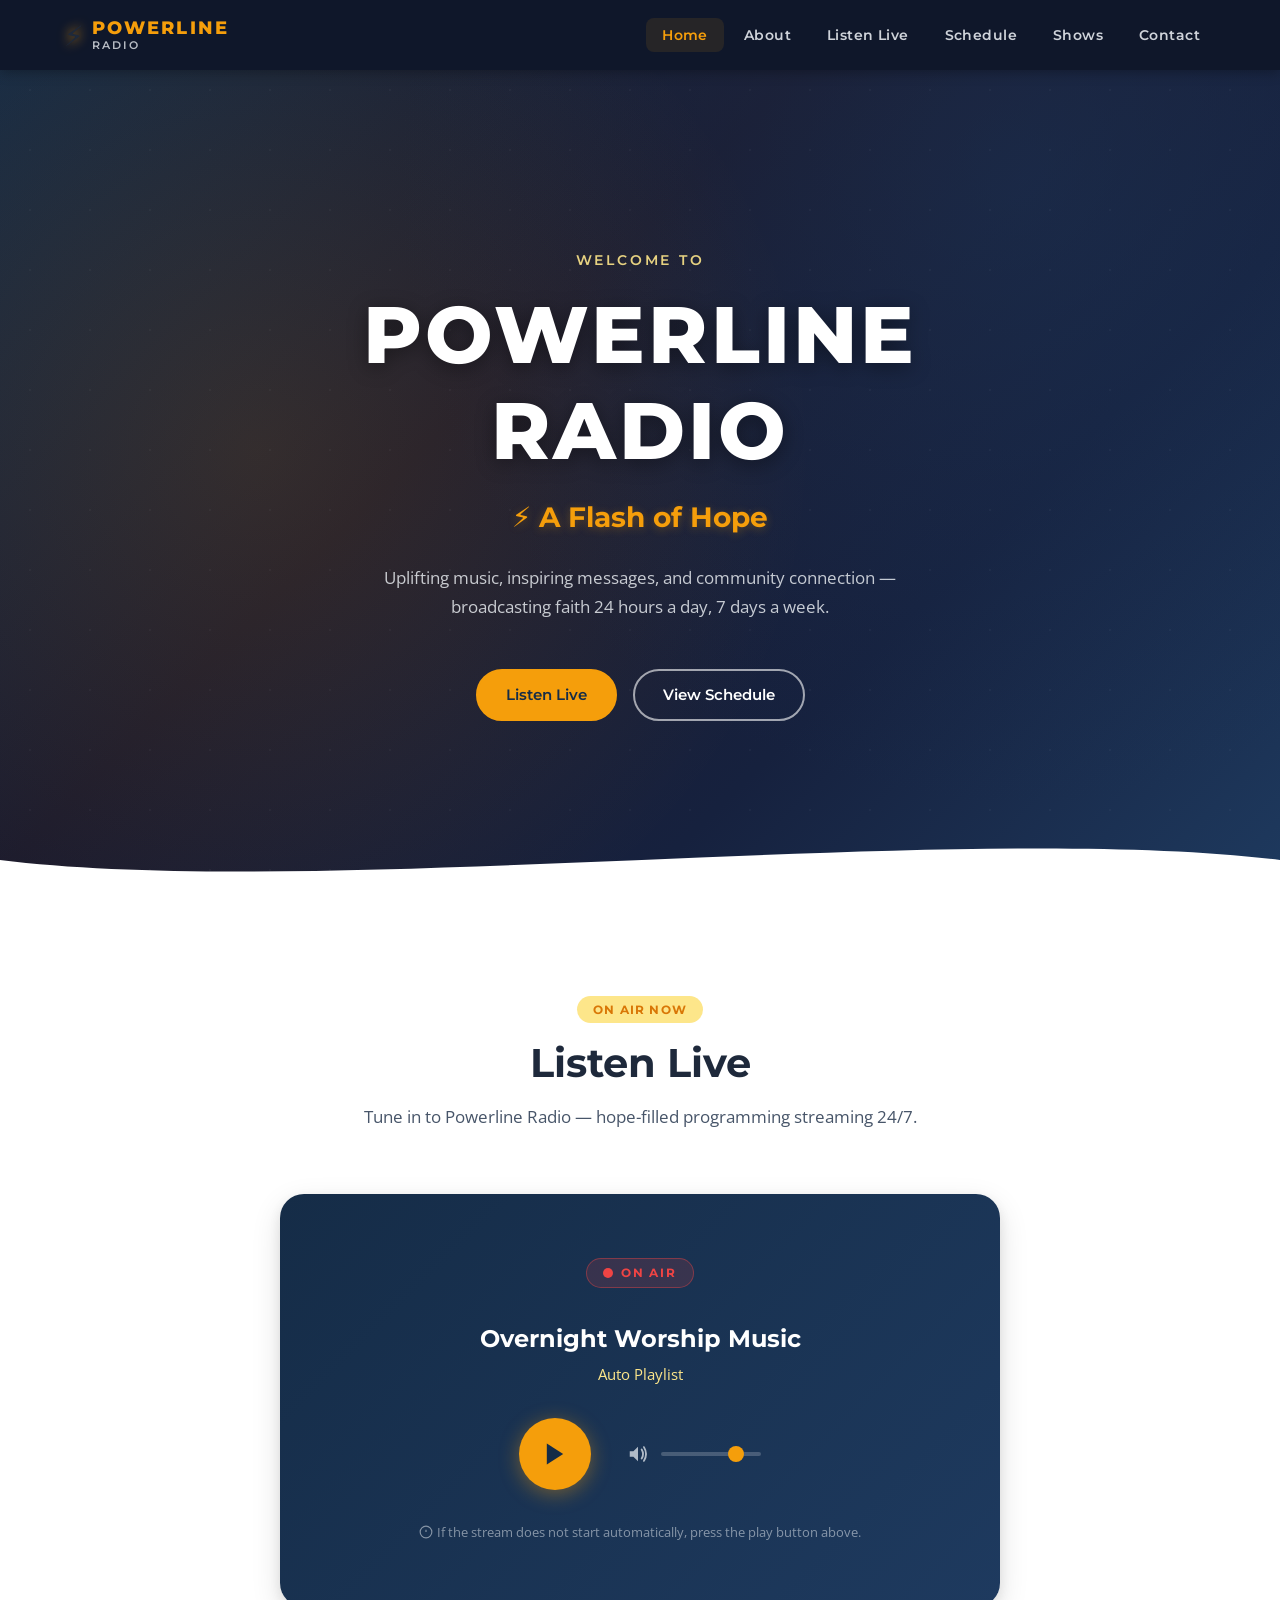
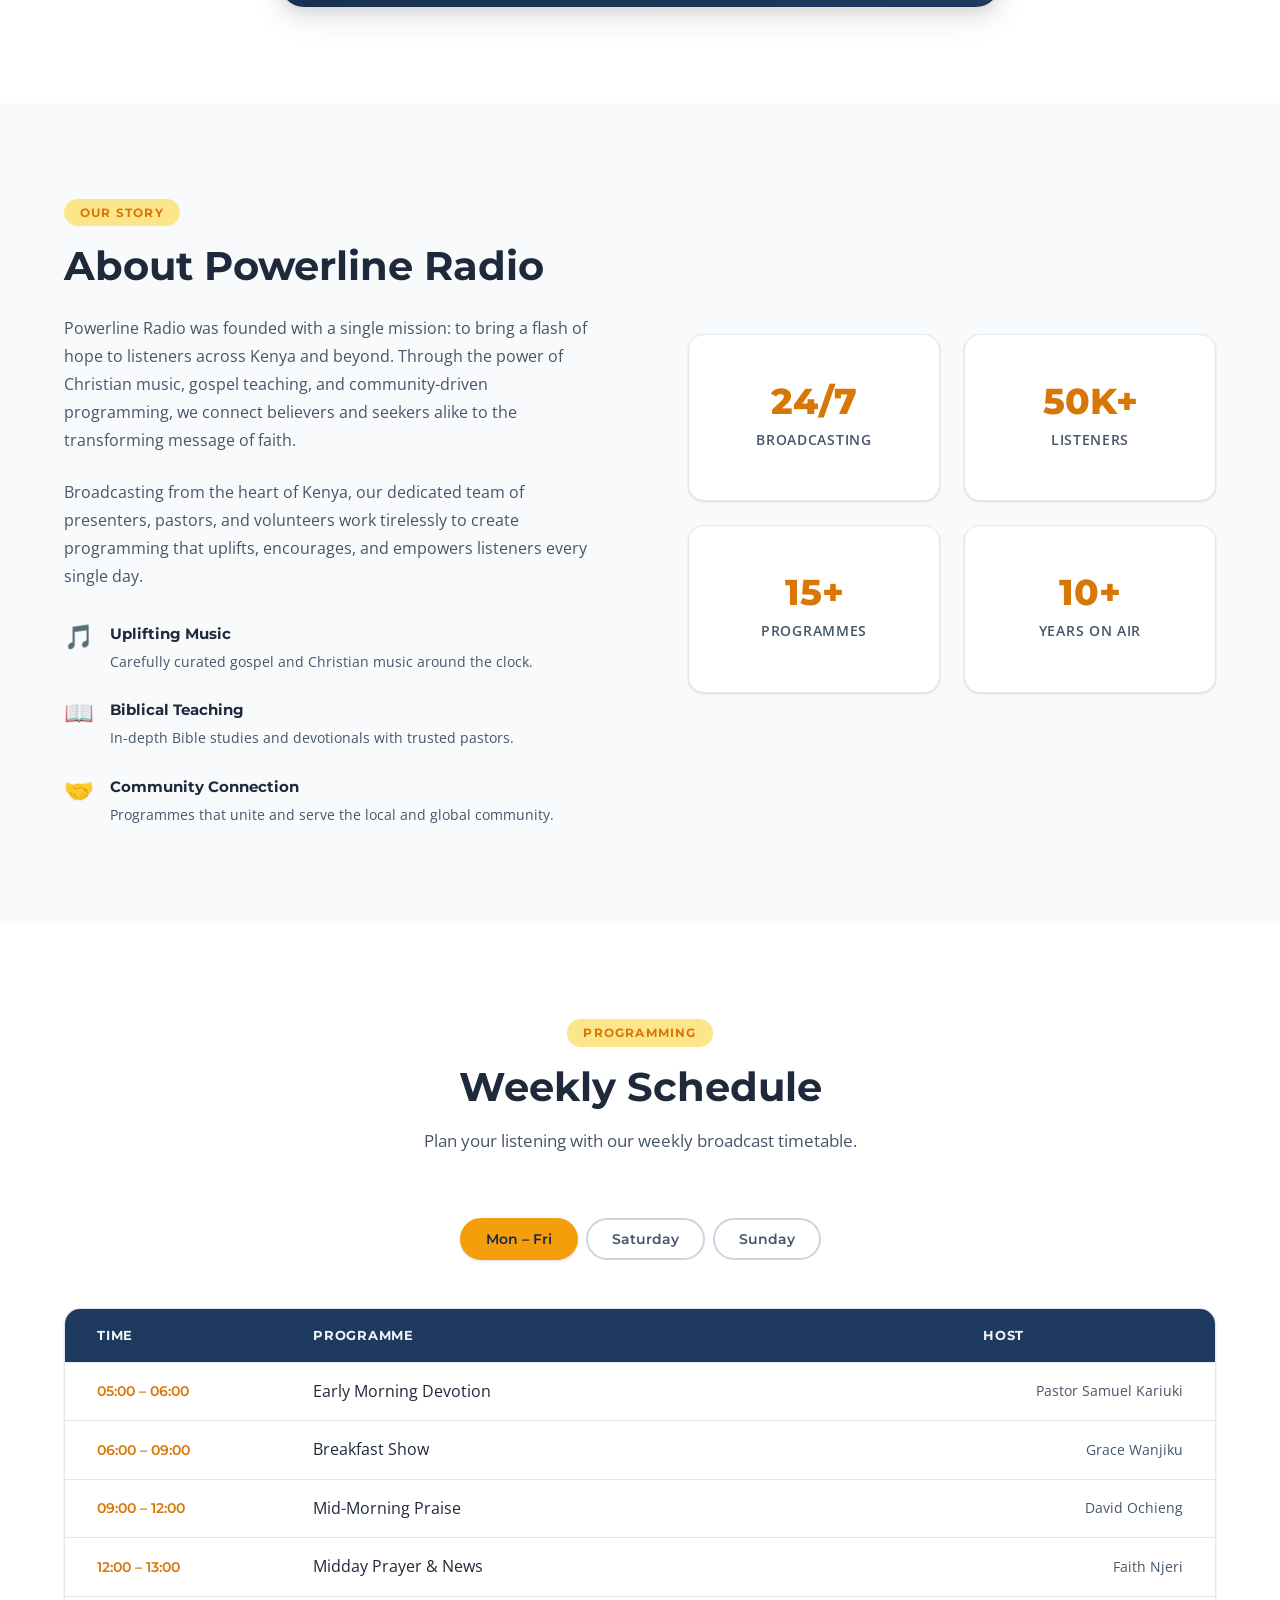
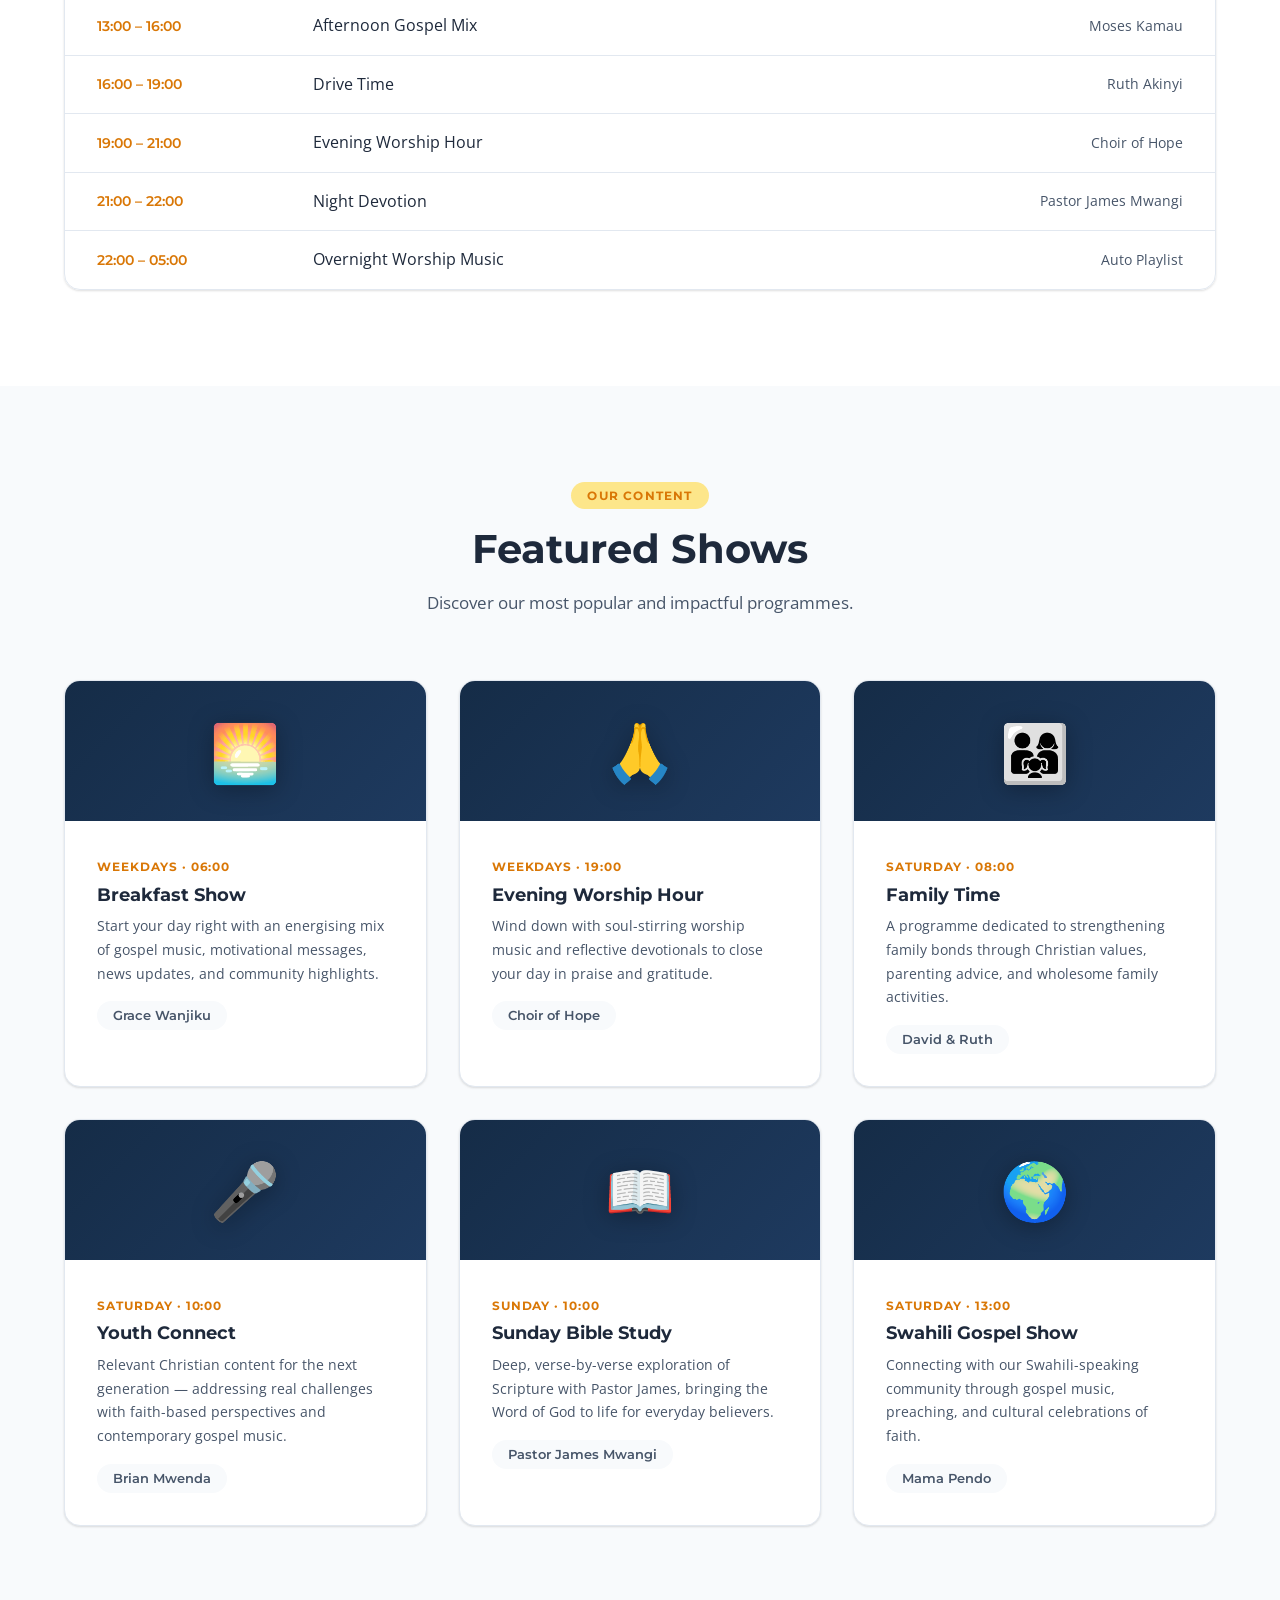
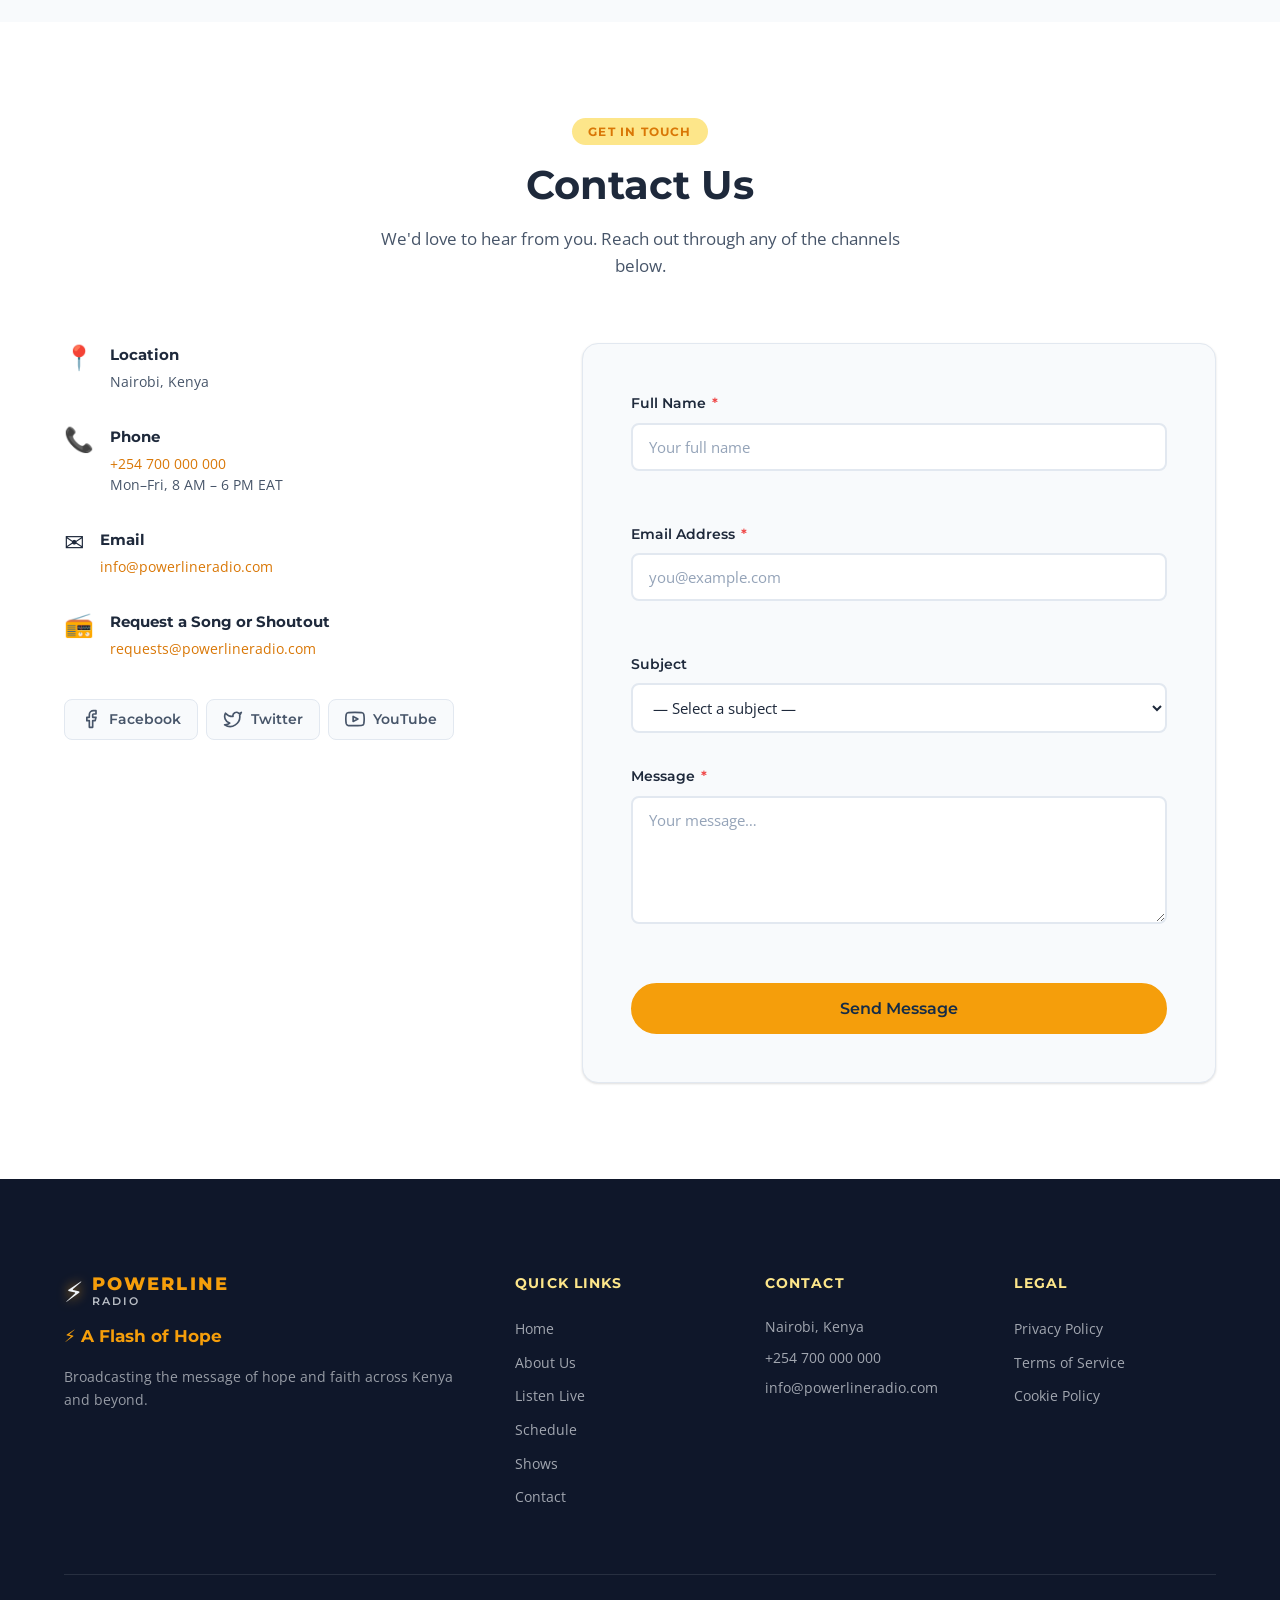
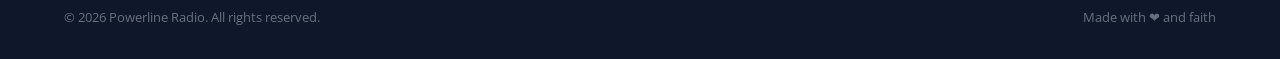
==== index.html @ 4e5e3c53 "Add complete Powerline Radio website (index.html, styles.css, script.js) Co-authored-by: chegekariuk" ====
<!DOCTYPE html>
<html lang="en">
<head>
  <meta charset="UTF-8" />
  <meta name="viewport" content="width=device-width, initial-scale=1.0" />
  <meta name="description" content="Powerline Radio – A Flash of Hope. Your Christian radio station for uplifting music, inspiring messages, and community connection." />
  <title>Powerline Radio – A Flash of Hope</title>
  <link rel="stylesheet" href="styles.css" />
  <link rel="preconnect" href="https://fonts.googleapis.com" />
  <link rel="preconnect" href="https://fonts.gstatic.com" crossorigin />
  <link href="https://fonts.googleapis.com/css2?family=Montserrat:wght@400;600;700;800&family=Open+Sans:wght@400;600&display=swap" rel="stylesheet" />
</head>
<body>

  <!-- ======== NAVIGATION ======== -->
  <header class="site-header" id="site-header">
    <nav class="navbar" aria-label="Main navigation">
      <div class="nav-brand">
        <div class="logo-icon" aria-hidden="true">⚡</div>
        <div class="logo-text">
          <span class="logo-title">POWERLINE</span>
          <span class="logo-subtitle">RADIO</span>
        </div>
      </div>

      <button class="nav-toggle" id="nav-toggle" aria-expanded="false" aria-controls="nav-menu" aria-label="Toggle navigation menu">
        <span class="hamburger-bar"></span>
        <span class="hamburger-bar"></span>
        <span class="hamburger-bar"></span>
      </button>

      <ul class="nav-menu" id="nav-menu" role="list">
        <li><a href="#home" class="nav-link">Home</a></li>
        <li><a href="#about" class="nav-link">About</a></li>
        <li><a href="#listen" class="nav-link">Listen Live</a></li>
        <li><a href="#schedule" class="nav-link">Schedule</a></li>
        <li><a href="#shows" class="nav-link">Shows</a></li>
        <li><a href="#contact" class="nav-link">Contact</a></li>
      </ul>
    </nav>
  </header>

  <!-- ======== HERO ======== -->
  <section class="hero" id="home" aria-labelledby="hero-heading">
    <div class="hero-overlay"></div>
    <div class="hero-content">
      <span class="hero-tagline-pre">Welcome to</span>
      <h1 id="hero-heading" class="hero-title">POWERLINE RADIO</h1>
      <p class="hero-tagline">⚡ A Flash of Hope</p>
      <p class="hero-description">
        Uplifting music, inspiring messages, and community connection —
        broadcasting faith 24 hours a day, 7 days a week.
      </p>
      <div class="hero-cta">
        <a href="#listen" class="btn btn-primary">Listen Live</a>
        <a href="#schedule" class="btn btn-outline">View Schedule</a>
      </div>
    </div>
    <div class="hero-wave">
      <svg viewBox="0 0 1200 80" preserveAspectRatio="none" aria-hidden="true">
        <path d="M0,40 C300,80 900,0 1200,40 L1200,80 L0,80 Z" fill="var(--bg-primary)"/>
      </svg>
    </div>
  </section>

  <!-- ======== LIVE PLAYER ======== -->
  <section class="listen-section" id="listen" aria-labelledby="listen-heading">
    <div class="container">
      <div class="section-header">
        <span class="section-badge">On Air Now</span>
        <h2 id="listen-heading" class="section-title">Listen Live</h2>
        <p class="section-subtitle">Tune in to Powerline Radio — hope-filled programming streaming 24/7.</p>
      </div>

      <div class="player-card" role="region" aria-label="Live radio player">
        <div class="player-on-air">
          <span class="on-air-dot" aria-hidden="true"></span>
          <span class="on-air-label">ON AIR</span>
        </div>
        <div class="player-show-info">
          <p class="player-show-name" id="current-show">Morning Devotion</p>
          <p class="player-show-host" id="current-host">with Pastor James Mwangi</p>
        </div>
        <div class="player-controls">
          <button class="player-btn play-pause-btn" id="play-pause-btn" aria-label="Play live stream">
            <svg class="play-icon" viewBox="0 0 24 24" aria-hidden="true">
              <polygon points="5,3 19,12 5,21" fill="currentColor"/>
            </svg>
            <svg class="pause-icon hidden" viewBox="0 0 24 24" aria-hidden="true">
              <rect x="6" y="4" width="4" height="16" fill="currentColor"/>
              <rect x="14" y="4" width="4" height="16" fill="currentColor"/>
            </svg>
          </button>
          <div class="player-volume" aria-label="Volume control">
            <button class="volume-btn" id="volume-btn" aria-label="Toggle mute">
              <svg class="volume-icon" viewBox="0 0 24 24" aria-hidden="true">
                <path d="M3,9 L3,15 L7,15 L12,20 L12,4 L7,9 Z" fill="currentColor"/>
                <path d="M16,7 Q19,12 16,17" stroke="currentColor" stroke-width="2" fill="none" stroke-linecap="round"/>
                <path d="M18.5,4.5 Q23,12 18.5,19.5" stroke="currentColor" stroke-width="2" fill="none" stroke-linecap="round"/>
              </svg>
            </button>
            <input type="range" class="volume-slider" id="volume-slider" min="0" max="100" value="80" aria-label="Volume" />
          </div>
        </div>
        <audio id="radio-stream" preload="none">
          <!-- Replace with your actual stream URL -->
          <source src="https://stream.powerlineradio.com/live" type="audio/mpeg" />
          Your browser does not support audio streaming.
        </audio>
        <p class="player-note">
          <svg viewBox="0 0 24 24" width="14" height="14" aria-hidden="true"><circle cx="12" cy="12" r="10" stroke="currentColor" stroke-width="2" fill="none"/><line x1="12" y1="8" x2="12" y2="12" stroke="currentColor" stroke-width="2"/><line x1="12" y1="16" x2="12.01" y2="16" stroke="currentColor" stroke-width="3"/></svg>
          If the stream does not start automatically, press the play button above.
        </p>
      </div>
    </div>
  </section>

  <!-- ======== ABOUT ======== -->
  <section class="about-section" id="about" aria-labelledby="about-heading">
    <div class="container">
      <div class="about-grid">
        <div class="about-text">
          <span class="section-badge">Our Story</span>
          <h2 id="about-heading" class="section-title">About Powerline Radio</h2>
          <p>
            Powerline Radio was founded with a single mission: to bring a flash of hope
            to listeners across Kenya and beyond. Through the power of Christian music,
            gospel teaching, and community-driven programming, we connect believers and
            seekers alike to the transforming message of faith.
          </p>
          <p>
            Broadcasting from the heart of Kenya, our dedicated team of presenters,
            pastors, and volunteers work tirelessly to create programming that uplifts,
            encourages, and empowers listeners every single day.
          </p>
          <ul class="about-values" role="list">
            <li>
              <span class="value-icon" aria-hidden="true">🎵</span>
              <div>
                <strong>Uplifting Music</strong>
                <p>Carefully curated gospel and Christian music around the clock.</p>
              </div>
            </li>
            <li>
              <span class="value-icon" aria-hidden="true">📖</span>
              <div>
                <strong>Biblical Teaching</strong>
                <p>In-depth Bible studies and devotionals with trusted pastors.</p>
              </div>
            </li>
            <li>
              <span class="value-icon" aria-hidden="true">🤝</span>
              <div>
                <strong>Community Connection</strong>
                <p>Programmes that unite and serve the local and global community.</p>
              </div>
            </li>
          </ul>
        </div>
        <div class="about-stats" aria-label="Station statistics">
          <div class="stat-card">
            <span class="stat-number">24/7</span>
            <span class="stat-label">Broadcasting</span>
          </div>
          <div class="stat-card">
            <span class="stat-number">50K+</span>
            <span class="stat-label">Listeners</span>
          </div>
          <div class="stat-card">
            <span class="stat-number">15+</span>
            <span class="stat-label">Programmes</span>
          </div>
          <div class="stat-card">
            <span class="stat-number">10+</span>
            <span class="stat-label">Years on Air</span>
          </div>
        </div>
      </div>
    </div>
  </section>

  <!-- ======== SCHEDULE ======== -->
  <section class="schedule-section" id="schedule" aria-labelledby="schedule-heading">
    <div class="container">
      <div class="section-header">
        <span class="section-badge">Programming</span>
        <h2 id="schedule-heading" class="section-title">Weekly Schedule</h2>
        <p class="section-subtitle">Plan your listening with our weekly broadcast timetable.</p>
      </div>

      <div class="schedule-tabs" role="tablist" aria-label="Days of the week">
        <button class="tab-btn active" role="tab" aria-selected="true" aria-controls="tab-weekday" id="btn-weekday" data-tab="weekday">Mon – Fri</button>
        <button class="tab-btn" role="tab" aria-selected="false" aria-controls="tab-saturday" id="btn-saturday" data-tab="saturday">Saturday</button>
        <button class="tab-btn" role="tab" aria-selected="false" aria-controls="tab-sunday" id="btn-sunday" data-tab="sunday">Sunday</button>
      </div>

      <div class="schedule-panel" id="tab-weekday" role="tabpanel" aria-labelledby="btn-weekday">
        <div class="schedule-table" role="table" aria-label="Weekday schedule">
          <div class="schedule-row header-row" role="row">
            <span role="columnheader">Time</span>
            <span role="columnheader">Programme</span>
            <span role="columnheader">Host</span>
          </div>
          <div class="schedule-row" role="row">
            <span role="cell" class="time-cell">05:00 – 06:00</span>
            <span role="cell">Early Morning Devotion</span>
            <span role="cell" class="host-cell">Pastor Samuel Kariuki</span>
          </div>
          <div class="schedule-row" role="row">
            <span role="cell" class="time-cell">06:00 – 09:00</span>
            <span role="cell">Breakfast Show</span>
            <span role="cell" class="host-cell">Grace Wanjiku</span>
          </div>
          <div class="schedule-row" role="row">
            <span role="cell" class="time-cell">09:00 – 12:00</span>
            <span role="cell">Mid-Morning Praise</span>
            <span role="cell" class="host-cell">David Ochieng</span>
          </div>
          <div class="schedule-row" role="row">
            <span role="cell" class="time-cell">12:00 – 13:00</span>
            <span role="cell">Midday Prayer &amp; News</span>
            <span role="cell" class="host-cell">Faith Njeri</span>
          </div>
          <div class="schedule-row" role="row">
            <span role="cell" class="time-cell">13:00 – 16:00</span>
            <span role="cell">Afternoon Gospel Mix</span>
            <span role="cell" class="host-cell">Moses Kamau</span>
          </div>
          <div class="schedule-row" role="row">
            <span role="cell" class="time-cell">16:00 – 19:00</span>
            <span role="cell">Drive Time</span>
            <span role="cell" class="host-cell">Ruth Akinyi</span>
          </div>
          <div class="schedule-row" role="row">
            <span role="cell" class="time-cell">19:00 – 21:00</span>
            <span role="cell">Evening Worship Hour</span>
            <span role="cell" class="host-cell">Choir of Hope</span>
          </div>
          <div class="schedule-row" role="row">
            <span role="cell" class="time-cell">21:00 – 22:00</span>
            <span role="cell">Night Devotion</span>
            <span role="cell" class="host-cell">Pastor James Mwangi</span>
          </div>
          <div class="schedule-row" role="row">
            <span role="cell" class="time-cell">22:00 – 05:00</span>
            <span role="cell">Overnight Worship Music</span>
            <span role="cell" class="host-cell">Auto Playlist</span>
          </div>
        </div>
      </div>

      <div class="schedule-panel hidden" id="tab-saturday" role="tabpanel" aria-labelledby="btn-saturday">
        <div class="schedule-table" role="table" aria-label="Saturday schedule">
          <div class="schedule-row header-row" role="row">
            <span role="columnheader">Time</span>
            <span role="columnheader">Programme</span>
            <span role="columnheader">Host</span>
          </div>
          <div class="schedule-row" role="row">
            <span role="cell" class="time-cell">06:00 – 08:00</span>
            <span role="cell">Saturday Morning Praise</span>
            <span role="cell" class="host-cell">Grace Wanjiku</span>
          </div>
          <div class="schedule-row" role="row">
            <span role="cell" class="time-cell">08:00 – 10:00</span>
            <span role="cell">Family Time</span>
            <span role="cell" class="host-cell">David &amp; Ruth</span>
          </div>
          <div class="schedule-row" role="row">
            <span role="cell" class="time-cell">10:00 – 13:00</span>
            <span role="cell">Youth Connect</span>
            <span role="cell" class="host-cell">Brian Mwenda</span>
          </div>
          <div class="schedule-row" role="row">
            <span role="cell" class="time-cell">13:00 – 16:00</span>
            <span role="cell">Swahili Gospel Show</span>
            <span role="cell" class="host-cell">Mama Pendo</span>
          </div>
          <div class="schedule-row" role="row">
            <span role="cell" class="time-cell">16:00 – 20:00</span>
            <span role="cell">Saturday Evening Celebration</span>
            <span role="cell" class="host-cell">Moses Kamau</span>
          </div>
          <div class="schedule-row" role="row">
            <span role="cell" class="time-cell">20:00 – 05:00</span>
            <span role="cell">Overnight Worship Music</span>
            <span role="cell" class="host-cell">Auto Playlist</span>
          </div>
        </div>
      </div>

      <div class="schedule-panel hidden" id="tab-sunday" role="tabpanel" aria-labelledby="btn-sunday">
        <div class="schedule-table" role="table" aria-label="Sunday schedule">
          <div class="schedule-row header-row" role="row">
            <span role="columnheader">Time</span>
            <span role="columnheader">Programme</span>
            <span role="columnheader">Host</span>
          </div>
          <div class="schedule-row" role="row">
            <span role="cell" class="time-cell">06:00 – 08:00</span>
            <span role="cell">Sunday Morning Worship</span>
            <span role="cell" class="host-cell">Pastor Samuel Kariuki</span>
          </div>
          <div class="schedule-row" role="row">
            <span role="cell" class="time-cell">08:00 – 10:00</span>
            <span role="cell">Live Church Service</span>
            <span role="cell" class="host-cell">Various Pastors</span>
          </div>
          <div class="schedule-row" role="row">
            <span role="cell" class="time-cell">10:00 – 13:00</span>
            <span role="cell">Sunday Bible Study</span>
            <span role="cell" class="host-cell">Pastor James Mwangi</span>
          </div>
          <div class="schedule-row" role="row">
            <span role="cell" class="time-cell">13:00 – 17:00</span>
            <span role="cell">Afternoon Gospel Hymns</span>
            <span role="cell" class="host-cell">Choir of Hope</span>
          </div>
          <div class="schedule-row" role="row">
            <span role="cell" class="time-cell">17:00 – 20:00</span>
            <span role="cell">Sunday Evening Service</span>
            <span role="cell" class="host-cell">Various Pastors</span>
          </div>
          <div class="schedule-row" role="row">
            <span role="cell" class="time-cell">20:00 – 05:00</span>
            <span role="cell">Overnight Worship Music</span>
            <span role="cell" class="host-cell">Auto Playlist</span>
          </div>
        </div>
      </div>
    </div>
  </section>

  <!-- ======== SHOWS ======== -->
  <section class="shows-section" id="shows" aria-labelledby="shows-heading">
    <div class="container">
      <div class="section-header">
        <span class="section-badge">Our Content</span>
        <h2 id="shows-heading" class="section-title">Featured Shows</h2>
        <p class="section-subtitle">Discover our most popular and impactful programmes.</p>
      </div>

      <div class="shows-grid">
        <article class="show-card">
          <div class="show-card-img" aria-hidden="true">
            <span class="show-icon">🌅</span>
          </div>
          <div class="show-card-body">
            <span class="show-time">Weekdays · 06:00</span>
            <h3 class="show-title">Breakfast Show</h3>
            <p class="show-description">
              Start your day right with an energising mix of gospel music,
              motivational messages, news updates, and community highlights.
            </p>
            <span class="show-host">Grace Wanjiku</span>
          </div>
        </article>

        <article class="show-card">
          <div class="show-card-img" aria-hidden="true">
            <span class="show-icon">🙏</span>
          </div>
          <div class="show-card-body">
            <span class="show-time">Weekdays · 19:00</span>
            <h3 class="show-title">Evening Worship Hour</h3>
            <p class="show-description">
              Wind down with soul-stirring worship music and reflective devotionals
              to close your day in praise and gratitude.
            </p>
            <span class="show-host">Choir of Hope</span>
          </div>
        </article>

        <article class="show-card">
          <div class="show-card-img" aria-hidden="true">
            <span class="show-icon">👨‍👩‍👧</span>
          </div>
          <div class="show-card-body">
            <span class="show-time">Saturday · 08:00</span>
            <h3 class="show-title">Family Time</h3>
            <p class="show-description">
              A programme dedicated to strengthening family bonds through
              Christian values, parenting advice, and wholesome family activities.
            </p>
            <span class="show-host">David &amp; Ruth</span>
          </div>
        </article>

        <article class="show-card">
          <div class="show-card-img" aria-hidden="true">
            <span class="show-icon">🎤</span>
          </div>
          <div class="show-card-body">
            <span class="show-time">Saturday · 10:00</span>
            <h3 class="show-title">Youth Connect</h3>
            <p class="show-description">
              Relevant Christian content for the next generation — addressing
              real challenges with faith-based perspectives and contemporary gospel music.
            </p>
            <span class="show-host">Brian Mwenda</span>
          </div>
        </article>

        <article class="show-card">
          <div class="show-card-img" aria-hidden="true">
            <span class="show-icon">📖</span>
          </div>
          <div class="show-card-body">
            <span class="show-time">Sunday · 10:00</span>
            <h3 class="show-title">Sunday Bible Study</h3>
            <p class="show-description">
              Deep, verse-by-verse exploration of Scripture with Pastor James,
              bringing the Word of God to life for everyday believers.
            </p>
            <span class="show-host">Pastor James Mwangi</span>
          </div>
        </article>

        <article class="show-card">
          <div class="show-card-img" aria-hidden="true">
            <span class="show-icon">🌍</span>
          </div>
          <div class="show-card-body">
            <span class="show-time">Saturday · 13:00</span>
            <h3 class="show-title">Swahili Gospel Show</h3>
            <p class="show-description">
              Connecting with our Swahili-speaking community through gospel music,
              preaching, and cultural celebrations of faith.
            </p>
            <span class="show-host">Mama Pendo</span>
          </div>
        </article>
      </div>
    </div>
  </section>

  <!-- ======== CONTACT ======== -->
  <section class="contact-section" id="contact" aria-labelledby="contact-heading">
    <div class="container">
      <div class="section-header">
        <span class="section-badge">Get In Touch</span>
        <h2 id="contact-heading" class="section-title">Contact Us</h2>
        <p class="section-subtitle">We'd love to hear from you. Reach out through any of the channels below.</p>
      </div>

      <div class="contact-grid">
        <div class="contact-info">
          <div class="contact-item">
            <span class="contact-icon" aria-hidden="true">📍</span>
            <div>
              <strong>Location</strong>
              <p>Nairobi, Kenya</p>
            </div>
          </div>
          <div class="contact-item">
            <span class="contact-icon" aria-hidden="true">📞</span>
            <div>
              <strong>Phone</strong>
              <p><a href="tel:+254700000000">+254 700 000 000</a></p>
              <p>Mon–Fri, 8 AM – 6 PM EAT</p>
            </div>
          </div>
          <div class="contact-item">
            <span class="contact-icon" aria-hidden="true">✉️</span>
            <div>
              <strong>Email</strong>
              <p><a href="mailto:info@powerlineradio.com">info@powerlineradio.com</a></p>
            </div>
          </div>
          <div class="contact-item">
            <span class="contact-icon" aria-hidden="true">📻</span>
            <div>
              <strong>Request a Song or Shoutout</strong>
              <p><a href="mailto:requests@powerlineradio.com">requests@powerlineradio.com</a></p>
            </div>
          </div>
          <div class="social-links" aria-label="Social media links">
            <a href="#" class="social-btn" aria-label="Facebook">
              <svg viewBox="0 0 24 24" width="20" height="20" aria-hidden="true"><path d="M18 2h-3a5 5 0 0 0-5 5v3H7v4h3v8h4v-8h3l1-4h-4V7a1 1 0 0 1 1-1h3z" stroke="currentColor" stroke-width="2" fill="none" stroke-linecap="round" stroke-linejoin="round"/></svg>
              Facebook
            </a>
            <a href="#" class="social-btn" aria-label="Twitter / X">
              <svg viewBox="0 0 24 24" width="20" height="20" aria-hidden="true"><path d="M22 4s-.7 2.1-2 3.4c1.6 10-9.4 17.3-18 11.6 2.2.1 4.4-.6 6-2C3 15.5.5 9.6 3 5c2.2 2.6 5.6 4.1 9 4-.9-4.2 4-6.6 7-3.8 1.1 0 3-1.2 3-1.2z" stroke="currentColor" stroke-width="2" fill="none" stroke-linecap="round" stroke-linejoin="round"/></svg>
              Twitter
            </a>
            <a href="#" class="social-btn" aria-label="YouTube">
              <svg viewBox="0 0 24 24" width="20" height="20" aria-hidden="true"><path d="M22.54 6.42a2.78 2.78 0 0 0-1.95-1.96C18.88 4 12 4 12 4s-6.88 0-8.59.46a2.78 2.78 0 0 0-1.95 1.96A29 29 0 0 0 1 12a29 29 0 0 0 .46 5.58A2.78 2.78 0 0 0 3.41 19.6C5.12 20 12 20 12 20s6.88 0 8.59-.46a2.78 2.78 0 0 0 1.95-1.95A29 29 0 0 0 23 12a29 29 0 0 0-.46-5.58z" stroke="currentColor" stroke-width="2" fill="none"/><polygon points="9.75 15.02 15.5 12 9.75 8.98 9.75 15.02" stroke="currentColor" stroke-width="2" fill="none" stroke-linejoin="round"/></svg>
              YouTube
            </a>
          </div>
        </div>

        <form class="contact-form" id="contact-form" novalidate aria-label="Contact form">
          <div class="form-group">
            <label for="contact-name">Full Name <span aria-hidden="true">*</span></label>
            <input type="text" id="contact-name" name="name" required autocomplete="name" placeholder="Your full name" />
            <span class="field-error" id="name-error" role="alert" aria-live="polite"></span>
          </div>
          <div class="form-group">
            <label for="contact-email">Email Address <span aria-hidden="true">*</span></label>
            <input type="email" id="contact-email" name="email" required autocomplete="email" placeholder="you@example.com" />
            <span class="field-error" id="email-error" role="alert" aria-live="polite"></span>
          </div>
          <div class="form-group">
            <label for="contact-subject">Subject</label>
            <select id="contact-subject" name="subject" autocomplete="off">
              <option value="">— Select a subject —</option>
              <option value="general">General Enquiry</option>
              <option value="song-request">Song Request</option>
              <option value="shoutout">Shoutout</option>
              <option value="advertising">Advertising</option>
              <option value="prayer">Prayer Request</option>
              <option value="feedback">Feedback</option>
            </select>
          </div>
          <div class="form-group">
            <label for="contact-message">Message <span aria-hidden="true">*</span></label>
            <textarea id="contact-message" name="message" rows="5" required placeholder="Your message…"></textarea>
            <span class="field-error" id="message-error" role="alert" aria-live="polite"></span>
          </div>
          <button type="submit" class="btn btn-primary form-submit-btn">Send Message</button>
          <div class="form-success hidden" id="form-success" role="status" aria-live="polite">
            ✅ Thank you! Your message has been received. We'll get back to you soon.
          </div>
        </form>
      </div>
    </div>
  </section>

  <!-- ======== FOOTER ======== -->
  <footer class="site-footer" aria-labelledby="footer-heading">
    <div class="container">
      <div class="footer-grid">
        <div class="footer-brand">
          <div class="footer-logo">
            <span class="logo-icon" aria-hidden="true">⚡</span>
            <div class="logo-text">
              <span class="logo-title">POWERLINE</span>
              <span class="logo-subtitle">RADIO</span>
            </div>
          </div>
          <p class="footer-tagline">⚡ A Flash of Hope</p>
          <p class="footer-description">
            Broadcasting the message of hope and faith across Kenya and beyond.
          </p>
        </div>

        <nav class="footer-links" aria-label="Footer navigation">
          <h3 id="footer-heading" class="footer-heading">Quick Links</h3>
          <ul role="list">
            <li><a href="#home">Home</a></li>
            <li><a href="#about">About Us</a></li>
            <li><a href="#listen">Listen Live</a></li>
            <li><a href="#schedule">Schedule</a></li>
            <li><a href="#shows">Shows</a></li>
            <li><a href="#contact">Contact</a></li>
          </ul>
        </nav>

        <div class="footer-contact">
          <h3 class="footer-heading">Contact</h3>
          <address>
            <p>Nairobi, Kenya</p>
            <p><a href="tel:+254700000000">+254 700 000 000</a></p>
            <p><a href="mailto:info@powerlineradio.com">info@powerlineradio.com</a></p>
          </address>
        </div>

        <div class="footer-legal">
          <h3 class="footer-heading">Legal</h3>
          <ul role="list">
            <li><a href="privacy.html">Privacy Policy</a></li>
            <li><a href="terms.html">Terms of Service</a></li>
            <li><a href="cookies.html">Cookie Policy</a></li>
          </ul>
        </div>
      </div>

      <div class="footer-bottom">
        <p>&copy; <span id="footer-year">2024</span> Powerline Radio. All rights reserved.</p>
        <p class="footer-faith">Made with ❤️ and faith</p>
      </div>
    </div>
  </footer>

  <script src="script.js"></script>
</body>
</html>
---- styles.css ----
/* ============================================================
   Powerline Radio – styles.css
   A Flash of Hope | Christian Radio Station Website
   ============================================================ */

/* ---------- Custom Properties (Design Tokens) ---------- */
:root {
  /* Brand colours */
  --color-primary:       #f59e0b;   /* amber / gold – hope & energy */
  --color-primary-dark:  #d97706;
  --color-primary-light: #fde68a;
  --color-secondary:     #1e3a5f;   /* deep navy – trustworthiness */
  --color-secondary-dark:#152c47;
  --color-accent:        #ef4444;   /* red for on-air indicator */

  /* Backgrounds */
  --bg-primary:   #ffffff;
  --bg-secondary: #f8fafc;
  --bg-dark:      #0f172a;
  --bg-card:      #ffffff;

  /* Text */
  --text-primary:   #1e293b;
  --text-secondary: #475569;
  --text-muted:     #94a3b8;
  --text-on-dark:   #f1f5f9;

  /* Borders */
  --border-light: #e2e8f0;
  --border-color: #cbd5e1;

  /* Shadows */
  --shadow-sm: 0 1px 3px rgba(0,0,0,.08), 0 1px 2px rgba(0,0,0,.06);
  --shadow-md: 0 4px 12px rgba(0,0,0,.10), 0 2px 6px rgba(0,0,0,.06);
  --shadow-lg: 0 10px 30px rgba(0,0,0,.12), 0 4px 12px rgba(0,0,0,.08);

  /* Spacing */
  --space-xs:  0.25rem;
  --space-sm:  0.5rem;
  --space-md:  1rem;
  --space-lg:  1.5rem;
  --space-xl:  2rem;
  --space-2xl: 3rem;
  --space-3xl: 4rem;
  --space-4xl: 6rem;

  /* Typography */
  --font-heading: 'Montserrat', system-ui, sans-serif;
  --font-body:    'Open Sans', system-ui, sans-serif;

  /* Border radius */
  --radius-sm: 4px;
  --radius-md: 8px;
  --radius-lg: 16px;
  --radius-xl: 24px;
  --radius-full: 9999px;

  /* Transitions */
  --transition-fast:   0.15s ease;
  --transition-normal: 0.25s ease;
  --transition-slow:   0.4s ease;

  /* Layout */
  --container-max: 1200px;
  --header-height: 70px;
}

/* ---------- Reset & Base ---------- */
*, *::before, *::after {
  box-sizing: border-box;
  margin: 0;
  padding: 0;
}

html {
  scroll-behavior: smooth;
  font-size: 16px;
}

body {
  font-family: var(--font-body);
  color: var(--text-primary);
  background: var(--bg-primary);
  line-height: 1.6;
  -webkit-font-smoothing: antialiased;
}

img {
  max-width: 100%;
  display: block;
}

a {
  color: var(--color-primary-dark);
  text-decoration: none;
  transition: color var(--transition-fast);
}

a:hover,
a:focus {
  color: var(--color-primary);
}

a:focus-visible,
button:focus-visible,
input:focus-visible,
select:focus-visible,
textarea:focus-visible {
  outline: 3px solid var(--color-primary);
  outline-offset: 2px;
}

ul {
  list-style: none;
}

h1, h2, h3, h4 {
  font-family: var(--font-heading);
  font-weight: 700;
  line-height: 1.2;
}

/* ---------- Utility Classes ---------- */
.hidden {
  display: none !important;
}

.container {
  max-width: var(--container-max);
  margin: 0 auto;
  padding: 0 var(--space-lg);
}

.section-header {
  text-align: center;
  margin-bottom: var(--space-3xl);
}

.section-badge {
  display: inline-block;
  background: var(--color-primary-light);
  color: var(--color-primary-dark);
  font-family: var(--font-heading);
  font-size: 0.75rem;
  font-weight: 700;
  letter-spacing: 0.1em;
  text-transform: uppercase;
  padding: var(--space-xs) var(--space-md);
  border-radius: var(--radius-full);
  margin-bottom: var(--space-md);
}

.section-title {
  font-size: clamp(1.75rem, 4vw, 2.5rem);
  color: var(--text-primary);
  margin-bottom: var(--space-md);
}

.section-subtitle {
  font-size: 1.0625rem;
  color: var(--text-secondary);
  max-width: 560px;
  margin: 0 auto;
}

/* ---------- Buttons ---------- */
.btn {
  display: inline-flex;
  align-items: center;
  gap: var(--space-sm);
  font-family: var(--font-heading);
  font-size: 0.9375rem;
  font-weight: 600;
  padding: 0.75rem 1.75rem;
  border-radius: var(--radius-full);
  border: 2px solid transparent;
  cursor: pointer;
  transition: background var(--transition-normal), color var(--transition-normal),
              border-color var(--transition-normal), transform var(--transition-fast),
              box-shadow var(--transition-normal);
  text-decoration: none;
}

.btn:hover {
  transform: translateY(-1px);
  box-shadow: var(--shadow-md);
}

.btn:active {
  transform: translateY(0);
}

.btn-primary {
  background: var(--color-primary);
  color: var(--color-secondary-dark);
  border-color: var(--color-primary);
}

.btn-primary:hover,
.btn-primary:focus {
  background: var(--color-primary-dark);
  border-color: var(--color-primary-dark);
  color: #fff;
}

.btn-outline {
  background: transparent;
  color: #fff;
  border-color: rgba(255,255,255,.6);
}

.btn-outline:hover,
.btn-outline:focus {
  background: rgba(255,255,255,.15);
  border-color: #fff;
  color: #fff;
}

/* ============================================================
   HEADER / NAVIGATION
   ============================================================ */
.site-header {
  position: fixed;
  top: 0;
  left: 0;
  right: 0;
  z-index: 1000;
  height: var(--header-height);
  background: var(--bg-dark);
  box-shadow: 0 2px 12px rgba(0,0,0,.3);
  transition: background var(--transition-normal);
}

.site-header.scrolled {
  background: rgba(15,23,42,.97);
  backdrop-filter: blur(8px);
}

.navbar {
  display: flex;
  align-items: center;
  justify-content: space-between;
  max-width: var(--container-max);
  margin: 0 auto;
  padding: 0 var(--space-lg);
  height: 100%;
}

/* Logo */
.nav-brand {
  display: flex;
  align-items: center;
  gap: var(--space-sm);
  text-decoration: none;
  color: inherit;
}

.logo-icon {
  font-size: 1.75rem;
  line-height: 1;
  filter: drop-shadow(0 0 6px var(--color-primary));
}

.logo-text {
  display: flex;
  flex-direction: column;
  line-height: 1.1;
}

.logo-title {
  font-family: var(--font-heading);
  font-weight: 800;
  font-size: 1.125rem;
  letter-spacing: 0.12em;
  color: var(--color-primary);
}

.logo-subtitle {
  font-family: var(--font-heading);
  font-weight: 600;
  font-size: 0.6875rem;
  letter-spacing: 0.2em;
  color: var(--text-on-dark);
  opacity: 0.75;
}

/* Nav menu */
.nav-menu {
  display: flex;
  align-items: center;
  gap: var(--space-xs);
}

.nav-link {
  font-family: var(--font-heading);
  font-size: 0.875rem;
  font-weight: 600;
  color: rgba(241,245,249,.85);
  text-decoration: none;
  padding: var(--space-sm) var(--space-md);
  border-radius: var(--radius-md);
  transition: color var(--transition-fast), background var(--transition-fast);
  letter-spacing: 0.03em;
}

.nav-link:hover,
.nav-link.active {
  color: var(--color-primary);
  background: rgba(245,158,11,.1);
}

/* Hamburger */
.nav-toggle {
  display: none;
  flex-direction: column;
  justify-content: center;
  gap: 5px;
  width: 36px;
  height: 36px;
  background: transparent;
  border: none;
  cursor: pointer;
  padding: var(--space-xs);
}

.hamburger-bar {
  display: block;
  width: 100%;
  height: 2px;
  background: var(--text-on-dark);
  border-radius: 2px;
  transition: transform var(--transition-normal), opacity var(--transition-normal);
}

.nav-toggle[aria-expanded="true"] .hamburger-bar:nth-child(1) {
  transform: translateY(7px) rotate(45deg);
}

.nav-toggle[aria-expanded="true"] .hamburger-bar:nth-child(2) {
  opacity: 0;
  transform: translateX(-8px);
}

.nav-toggle[aria-expanded="true"] .hamburger-bar:nth-child(3) {
  transform: translateY(-7px) rotate(-45deg);
}

/* ============================================================
   HERO SECTION
   ============================================================ */
.hero {
  position: relative;
  min-height: 100vh;
  display: flex;
  align-items: center;
  justify-content: center;
  text-align: center;
  background: linear-gradient(135deg, var(--color-secondary-dark) 0%, #1a1a2e 40%, #16213e 70%, var(--color-secondary) 100%);
  overflow: hidden;
  padding: calc(var(--header-height) + var(--space-4xl)) var(--space-lg) var(--space-4xl);
}

.hero::before {
  content: '';
  position: absolute;
  inset: 0;
  background:
    radial-gradient(circle at 20% 50%, rgba(245,158,11,.12) 0%, transparent 50%),
    radial-gradient(circle at 80% 20%, rgba(30,58,95,.4) 0%, transparent 50%);
  pointer-events: none;
}

.hero-overlay {
  position: absolute;
  inset: 0;
  background: url("data:image/svg+xml,%3Csvg xmlns='http://www.w3.org/2000/svg' width='60' height='60'%3E%3Ccircle cx='30' cy='30' r='1' fill='rgba(255,255,255,0.04)'/%3E%3C/svg%3E");
  pointer-events: none;
}

.hero-content {
  position: relative;
  z-index: 1;
  max-width: 760px;
  animation: fadeInUp 0.8s ease both;
}

.hero-tagline-pre {
  display: block;
  font-family: var(--font-heading);
  font-size: 0.875rem;
  font-weight: 600;
  letter-spacing: 0.2em;
  text-transform: uppercase;
  color: var(--color-primary-light);
  margin-bottom: var(--space-md);
  opacity: 0.9;
}

.hero-title {
  font-size: clamp(2.5rem, 8vw, 5rem);
  font-weight: 800;
  color: #fff;
  letter-spacing: 0.04em;
  text-shadow: 0 4px 20px rgba(0,0,0,.4);
  margin-bottom: var(--space-md);
}

.hero-tagline {
  font-family: var(--font-heading);
  font-size: clamp(1.25rem, 3vw, 1.75rem);
  font-weight: 700;
  color: var(--color-primary);
  margin-bottom: var(--space-lg);
  text-shadow: 0 2px 10px rgba(245,158,11,.3);
}

.hero-description {
  font-size: 1.0625rem;
  color: rgba(241,245,249,.8);
  max-width: 560px;
  margin: 0 auto var(--space-2xl);
  line-height: 1.7;
}

.hero-cta {
  display: flex;
  gap: var(--space-md);
  justify-content: center;
  flex-wrap: wrap;
}

.hero-wave {
  position: absolute;
  bottom: 0;
  left: 0;
  right: 0;
  line-height: 0;
}

.hero-wave svg {
  width: 100%;
  height: 80px;
}

/* ============================================================
   LIVE PLAYER SECTION
   ============================================================ */
.listen-section {
  padding: var(--space-4xl) 0;
  background: var(--bg-primary);
}

.player-card {
  background: linear-gradient(135deg, var(--color-secondary-dark), var(--color-secondary));
  border-radius: var(--radius-xl);
  padding: var(--space-3xl);
  max-width: 720px;
  margin: 0 auto;
  box-shadow: var(--shadow-lg);
  color: var(--text-on-dark);
  text-align: center;
}

.player-on-air {
  display: inline-flex;
  align-items: center;
  gap: var(--space-sm);
  background: rgba(239,68,68,.15);
  border: 1px solid rgba(239,68,68,.4);
  padding: var(--space-xs) var(--space-md);
  border-radius: var(--radius-full);
  margin-bottom: var(--space-xl);
}

.on-air-dot {
  width: 10px;
  height: 10px;
  background: var(--color-accent);
  border-radius: 50%;
  animation: pulse 1.5s infinite;
}

.on-air-label {
  font-family: var(--font-heading);
  font-size: 0.75rem;
  font-weight: 700;
  letter-spacing: 0.15em;
  color: var(--color-accent);
}

.player-show-info {
  margin-bottom: var(--space-xl);
}

.player-show-name {
  font-family: var(--font-heading);
  font-size: 1.5rem;
  font-weight: 700;
  color: #fff;
  margin-bottom: var(--space-xs);
}

.player-show-host {
  font-size: 0.9375rem;
  color: var(--color-primary-light);
}

.player-controls {
  display: flex;
  align-items: center;
  justify-content: center;
  gap: var(--space-xl);
  margin-bottom: var(--space-xl);
}

.player-btn {
  background: var(--color-primary);
  border: none;
  border-radius: 50%;
  width: 72px;
  height: 72px;
  display: flex;
  align-items: center;
  justify-content: center;
  cursor: pointer;
  transition: background var(--transition-normal), transform var(--transition-fast), box-shadow var(--transition-normal);
  box-shadow: 0 4px 20px rgba(245,158,11,.4);
  color: var(--color-secondary-dark);
}

.player-btn:hover {
  background: var(--color-primary-dark);
  transform: scale(1.08);
  box-shadow: 0 6px 24px rgba(245,158,11,.5);
}

.player-btn:active {
  transform: scale(0.96);
}

.play-icon,
.pause-icon {
  width: 28px;
  height: 28px;
}

.player-volume {
  display: flex;
  align-items: center;
  gap: var(--space-sm);
}

.volume-btn {
  background: transparent;
  border: none;
  cursor: pointer;
  color: rgba(241,245,249,.7);
  padding: var(--space-xs);
  transition: color var(--transition-fast);
}

.volume-btn:hover {
  color: var(--color-primary);
}

.volume-icon {
  width: 22px;
  height: 22px;
  display: block;
}

.volume-slider {
  -webkit-appearance: none;
  appearance: none;
  width: 100px;
  height: 4px;
  border-radius: var(--radius-full);
  background: rgba(255,255,255,.2);
  outline: none;
  cursor: pointer;
}

.volume-slider::-webkit-slider-thumb {
  -webkit-appearance: none;
  appearance: none;
  width: 16px;
  height: 16px;
  border-radius: 50%;
  background: var(--color-primary);
  cursor: pointer;
}

.volume-slider::-moz-range-thumb {
  width: 16px;
  height: 16px;
  border-radius: 50%;
  background: var(--color-primary);
  cursor: pointer;
  border: none;
}

.player-note {
  display: flex;
  align-items: center;
  justify-content: center;
  gap: var(--space-xs);
  font-size: 0.8125rem;
  color: rgba(241,245,249,.5);
  margin-top: var(--space-lg);
}

/* ============================================================
   ABOUT SECTION
   ============================================================ */
.about-section {
  padding: var(--space-4xl) 0;
  background: var(--bg-secondary);
}

.about-grid {
  display: grid;
  grid-template-columns: 1fr 1fr;
  gap: var(--space-4xl);
  align-items: center;
}

.about-text .section-badge {
  margin-bottom: var(--space-md);
}

.about-text .section-title {
  text-align: left;
  margin-bottom: var(--space-lg);
}

.about-text p {
  color: var(--text-secondary);
  margin-bottom: var(--space-lg);
  line-height: 1.75;
}

.about-values {
  display: flex;
  flex-direction: column;
  gap: var(--space-lg);
  margin-top: var(--space-xl);
}

.about-values li {
  display: flex;
  gap: var(--space-md);
  align-items: flex-start;
}

.value-icon {
  font-size: 1.5rem;
  line-height: 1;
  flex-shrink: 0;
  margin-top: 2px;
}

.about-values strong {
  display: block;
  font-family: var(--font-heading);
  font-size: 0.9375rem;
  color: var(--text-primary);
  margin-bottom: var(--space-xs);
}

.about-values p {
  font-size: 0.875rem;
  color: var(--text-secondary);
  margin: 0;
}

/* Stats grid */
.about-stats {
  display: grid;
  grid-template-columns: 1fr 1fr;
  gap: var(--space-lg);
}

.stat-card {
  background: var(--bg-card);
  border: 1px solid var(--border-light);
  border-radius: var(--radius-lg);
  padding: var(--space-2xl) var(--space-xl);
  text-align: center;
  box-shadow: var(--shadow-sm);
  transition: transform var(--transition-normal), box-shadow var(--transition-normal);
}

.stat-card:hover {
  transform: translateY(-4px);
  box-shadow: var(--shadow-md);
}

.stat-number {
  display: block;
  font-family: var(--font-heading);
  font-size: 2.25rem;
  font-weight: 800;
  color: var(--color-primary-dark);
  line-height: 1;
  margin-bottom: var(--space-sm);
}

.stat-label {
  font-size: 0.875rem;
  font-weight: 600;
  color: var(--text-secondary);
  letter-spacing: 0.05em;
  text-transform: uppercase;
}

/* ============================================================
   SCHEDULE SECTION
   ============================================================ */
.schedule-section {
  padding: var(--space-4xl) 0;
  background: var(--bg-primary);
}

.schedule-tabs {
  display: flex;
  gap: var(--space-sm);
  justify-content: center;
  margin-bottom: var(--space-2xl);
  flex-wrap: wrap;
}

.tab-btn {
  font-family: var(--font-heading);
  font-size: 0.875rem;
  font-weight: 600;
  padding: 0.625rem 1.5rem;
  border: 2px solid var(--border-color);
  border-radius: var(--radius-full);
  background: transparent;
  color: var(--text-secondary);
  cursor: pointer;
  transition: all var(--transition-normal);
}

.tab-btn:hover,
.tab-btn.active {
  background: var(--color-primary);
  border-color: var(--color-primary);
  color: var(--color-secondary-dark);
  box-shadow: var(--shadow-sm);
}

.schedule-table {
  border: 1px solid var(--border-light);
  border-radius: var(--radius-lg);
  overflow: hidden;
  box-shadow: var(--shadow-sm);
}

.schedule-row {
  display: grid;
  grid-template-columns: 200px 1fr 200px;
  gap: var(--space-md);
  padding: var(--space-md) var(--space-xl);
  align-items: center;
  border-bottom: 1px solid var(--border-light);
  transition: background var(--transition-fast);
}

.schedule-row:last-child {
  border-bottom: none;
}

.schedule-row:not(.header-row):hover {
  background: var(--bg-secondary);
}

.header-row {
  background: var(--color-secondary);
  font-family: var(--font-heading);
  font-size: 0.8125rem;
  font-weight: 700;
  letter-spacing: 0.06em;
  text-transform: uppercase;
  color: var(--text-on-dark);
}

.time-cell {
  font-family: var(--font-heading);
  font-size: 0.875rem;
  font-weight: 600;
  color: var(--color-primary-dark);
}

.host-cell {
  font-size: 0.875rem;
  color: var(--text-secondary);
  text-align: right;
}

/* ============================================================
   SHOWS SECTION
   ============================================================ */
.shows-section {
  padding: var(--space-4xl) 0;
  background: var(--bg-secondary);
}

.shows-grid {
  display: grid;
  grid-template-columns: repeat(auto-fill, minmax(320px, 1fr));
  gap: var(--space-xl);
}

.show-card {
  background: var(--bg-card);
  border: 1px solid var(--border-light);
  border-radius: var(--radius-lg);
  overflow: hidden;
  box-shadow: var(--shadow-sm);
  transition: transform var(--transition-normal), box-shadow var(--transition-normal);
}

.show-card:hover {
  transform: translateY(-6px);
  box-shadow: var(--shadow-lg);
}

.show-card-img {
  background: linear-gradient(135deg, var(--color-secondary-dark), var(--color-secondary));
  height: 140px;
  display: flex;
  align-items: center;
  justify-content: center;
}

.show-icon {
  font-size: 3.5rem;
  filter: drop-shadow(0 4px 12px rgba(0,0,0,.3));
}

.show-card-body {
  padding: var(--space-xl);
}

.show-time {
  display: inline-block;
  font-family: var(--font-heading);
  font-size: 0.75rem;
  font-weight: 700;
  letter-spacing: 0.08em;
  text-transform: uppercase;
  color: var(--color-primary-dark);
  margin-bottom: var(--space-sm);
}

.show-title {
  font-size: 1.125rem;
  color: var(--text-primary);
  margin-bottom: var(--space-sm);
}

.show-description {
  font-size: 0.9rem;
  color: var(--text-secondary);
  line-height: 1.65;
  margin-bottom: var(--space-md);
}

.show-host {
  display: inline-block;
  font-family: var(--font-heading);
  font-size: 0.8125rem;
  font-weight: 600;
  color: var(--text-secondary);
  background: var(--bg-secondary);
  padding: var(--space-xs) var(--space-md);
  border-radius: var(--radius-full);
}

/* ============================================================
   CONTACT SECTION
   ============================================================ */
.contact-section {
  padding: var(--space-4xl) 0;
  background: var(--bg-primary);
}

.contact-grid {
  display: grid;
  grid-template-columns: 1fr 1.5fr;
  gap: var(--space-4xl);
  align-items: start;
}

.contact-info {
  display: flex;
  flex-direction: column;
  gap: var(--space-xl);
}

.contact-item {
  display: flex;
  gap: var(--space-md);
  align-items: flex-start;
}

.contact-icon {
  font-size: 1.5rem;
  flex-shrink: 0;
  line-height: 1;
  margin-top: 2px;
}

.contact-item strong {
  display: block;
  font-family: var(--font-heading);
  font-size: 0.9375rem;
  color: var(--text-primary);
  margin-bottom: var(--space-xs);
}

.contact-item p {
  font-size: 0.9rem;
  color: var(--text-secondary);
  line-height: 1.5;
}

.social-links {
  display: flex;
  gap: var(--space-sm);
  flex-wrap: wrap;
  margin-top: var(--space-sm);
}

.social-btn {
  display: inline-flex;
  align-items: center;
  gap: var(--space-sm);
  font-family: var(--font-heading);
  font-size: 0.875rem;
  font-weight: 600;
  color: var(--text-secondary);
  background: var(--bg-secondary);
  border: 1px solid var(--border-light);
  padding: var(--space-sm) var(--space-md);
  border-radius: var(--radius-md);
  transition: all var(--transition-fast);
}

.social-btn:hover {
  background: var(--color-primary);
  border-color: var(--color-primary);
  color: var(--color-secondary-dark);
}

/* Contact form */
.contact-form {
  background: var(--bg-secondary);
  border: 1px solid var(--border-light);
  border-radius: var(--radius-lg);
  padding: var(--space-2xl);
  box-shadow: var(--shadow-sm);
}

.form-group {
  margin-bottom: var(--space-xl);
}

.form-group label {
  display: block;
  font-family: var(--font-heading);
  font-size: 0.875rem;
  font-weight: 600;
  color: var(--text-primary);
  margin-bottom: var(--space-sm);
}

.form-group label span {
  color: var(--color-accent);
  margin-left: 2px;
}

.form-group input,
.form-group select,
.form-group textarea {
  width: 100%;
  padding: 0.75rem var(--space-md);
  border: 2px solid var(--border-light);
  border-radius: var(--radius-md);
  font-family: var(--font-body);
  font-size: 0.9375rem;
  color: var(--text-primary);
  background: var(--bg-card);
  transition: border-color var(--transition-fast), box-shadow var(--transition-fast);
}

.form-group input::placeholder,
.form-group textarea::placeholder {
  color: var(--text-muted);
}

.form-group input:focus,
.form-group select:focus,
.form-group textarea:focus {
  outline: none;
  border-color: var(--color-primary);
  box-shadow: 0 0 0 3px rgba(245,158,11,.2);
}

.form-group input.error,
.form-group textarea.error {
  border-color: var(--color-accent);
}

.form-group textarea {
  resize: vertical;
  min-height: 120px;
}

.field-error {
  display: block;
  font-size: 0.8125rem;
  color: var(--color-accent);
  margin-top: var(--space-xs);
  min-height: 1rem;
}

.form-submit-btn {
  width: 100%;
  justify-content: center;
  font-size: 1rem;
  padding: 0.875rem;
}

.form-success {
  margin-top: var(--space-md);
  background: #f0fdf4;
  border: 1px solid #86efac;
  color: #166534;
  padding: var(--space-md) var(--space-lg);
  border-radius: var(--radius-md);
  font-size: 0.9375rem;
  line-height: 1.5;
}

/* ============================================================
   FOOTER
   ============================================================ */
.site-footer {
  background: var(--bg-dark);
  color: var(--text-on-dark);
  padding: var(--space-4xl) 0 0;
}

.footer-grid {
  display: grid;
  grid-template-columns: 2fr 1fr 1fr 1fr;
  gap: var(--space-2xl);
  padding-bottom: var(--space-3xl);
  border-bottom: 1px solid rgba(255,255,255,.1);
}

.footer-logo {
  display: flex;
  align-items: center;
  gap: var(--space-sm);
  margin-bottom: var(--space-md);
}

.footer-tagline {
  font-family: var(--font-heading);
  font-size: 1.0625rem;
  font-weight: 700;
  color: var(--color-primary);
  margin-bottom: var(--space-md);
}

.footer-description {
  font-size: 0.875rem;
  color: rgba(241,245,249,.6);
  line-height: 1.6;
}

.footer-heading {
  font-family: var(--font-heading);
  font-size: 0.875rem;
  font-weight: 700;
  letter-spacing: 0.08em;
  text-transform: uppercase;
  color: var(--color-primary-light);
  margin-bottom: var(--space-lg);
}

.footer-links ul,
.footer-legal ul {
  display: flex;
  flex-direction: column;
  gap: var(--space-sm);
}

.footer-links a,
.footer-legal a {
  font-size: 0.875rem;
  color: rgba(241,245,249,.65);
  transition: color var(--transition-fast);
}

.footer-links a:hover,
.footer-legal a:hover {
  color: var(--color-primary);
}

.footer-contact address {
  font-style: normal;
  display: flex;
  flex-direction: column;
  gap: var(--space-sm);
}

.footer-contact address p {
  font-size: 0.875rem;
  color: rgba(241,245,249,.65);
}

.footer-contact a {
  color: rgba(241,245,249,.65);
}

.footer-contact a:hover {
  color: var(--color-primary);
}

.footer-bottom {
  display: flex;
  align-items: center;
  justify-content: space-between;
  padding: var(--space-xl) 0;
  font-size: 0.8125rem;
  color: rgba(241,245,249,.4);
  flex-wrap: wrap;
  gap: var(--space-md);
}

.footer-faith {
  font-size: 0.8125rem;
}

/* ============================================================
   ANIMATIONS
   ============================================================ */
@keyframes fadeInUp {
  from {
    opacity: 0;
    transform: translateY(24px);
  }
  to {
    opacity: 1;
    transform: translateY(0);
  }
}

@keyframes pulse {
  0%, 100% { opacity: 1; transform: scale(1); }
  50%       { opacity: 0.5; transform: scale(0.85); }
}

/* Intersection-observer reveal */
.reveal {
  opacity: 0;
  transform: translateY(20px);
  transition: opacity 0.6s ease, transform 0.6s ease;
}

.reveal.visible {
  opacity: 1;
  transform: translateY(0);
}

/* ============================================================
   RESPONSIVE — TABLET  (max 960px)
   ============================================================ */
@media (max-width: 960px) {
  .about-grid {
    grid-template-columns: 1fr;
    gap: var(--space-2xl);
  }

  .about-text .section-title {
    text-align: center;
  }

  .about-text .section-badge {
    display: block;
    text-align: center;
  }

  .about-values {
    max-width: 540px;
    margin-left: auto;
    margin-right: auto;
  }

  .about-stats {
    max-width: 480px;
    margin: 0 auto;
  }

  .contact-grid {
    grid-template-columns: 1fr;
    gap: var(--space-2xl);
  }

  .footer-grid {
    grid-template-columns: 1fr 1fr;
    gap: var(--space-xl);
  }

  .schedule-row {
    grid-template-columns: 160px 1fr;
  }

  .schedule-row .host-cell {
    display: none;
  }

  .header-row span:last-child {
    display: none;
  }
}

/* ============================================================
   RESPONSIVE — MOBILE  (max 640px)
   ============================================================ */
@media (max-width: 640px) {
  :root {
    --space-4xl: 4rem;
    --space-3xl: 2.5rem;
  }

  /* Show hamburger menu */
  .nav-toggle {
    display: flex;
  }

  .nav-menu {
    position: fixed;
    top: var(--header-height);
    left: 0;
    right: 0;
    background: var(--bg-dark);
    flex-direction: column;
    align-items: stretch;
    padding: var(--space-md) var(--space-lg) var(--space-xl);
    gap: var(--space-xs);
    border-top: 1px solid rgba(255,255,255,.08);
    transform: translateY(-100%);
    opacity: 0;
    pointer-events: none;
    transition: transform var(--transition-normal), opacity var(--transition-normal);
    z-index: 999;
  }

  .nav-menu.open {
    transform: translateY(0);
    opacity: 1;
    pointer-events: auto;
  }

  .nav-link {
    padding: var(--space-md) var(--space-md);
    border-radius: var(--radius-md);
  }

  .player-card {
    padding: var(--space-2xl) var(--space-lg);
  }

  .player-controls {
    flex-direction: column;
    gap: var(--space-lg);
  }

  .shows-grid {
    grid-template-columns: 1fr;
  }

  .footer-grid {
    grid-template-columns: 1fr;
  }

  .footer-bottom {
    flex-direction: column;
    text-align: center;
  }

  .schedule-row {
    grid-template-columns: 1fr;
    gap: var(--space-xs);
    padding: var(--space-md) var(--space-lg);
  }

  .time-cell {
    font-size: 0.8125rem;
    color: var(--color-primary-dark);
  }

  .host-cell {
    display: none;
  }

  .header-row span:last-child,
  .header-row span:first-child {
    display: none;
  }

  .hero-cta {
    flex-direction: column;
    align-items: center;
  }
}

/* ============================================================
   PRINT STYLES
   ============================================================ */
@media print {
  .site-header,
  .nav-toggle,
  .player-card,
  .contact-form,
  .hero-cta,
  .social-links {
    display: none !important;
  }

  body {
    font-size: 12pt;
    color: #000;
  }

  .hero {
    min-height: auto;
    padding: 2rem;
    background: none;
    color: #000;
  }

  .hero-title,
  .hero-tagline,
  .hero-description {
    color: #000;
    text-shadow: none;
  }
}
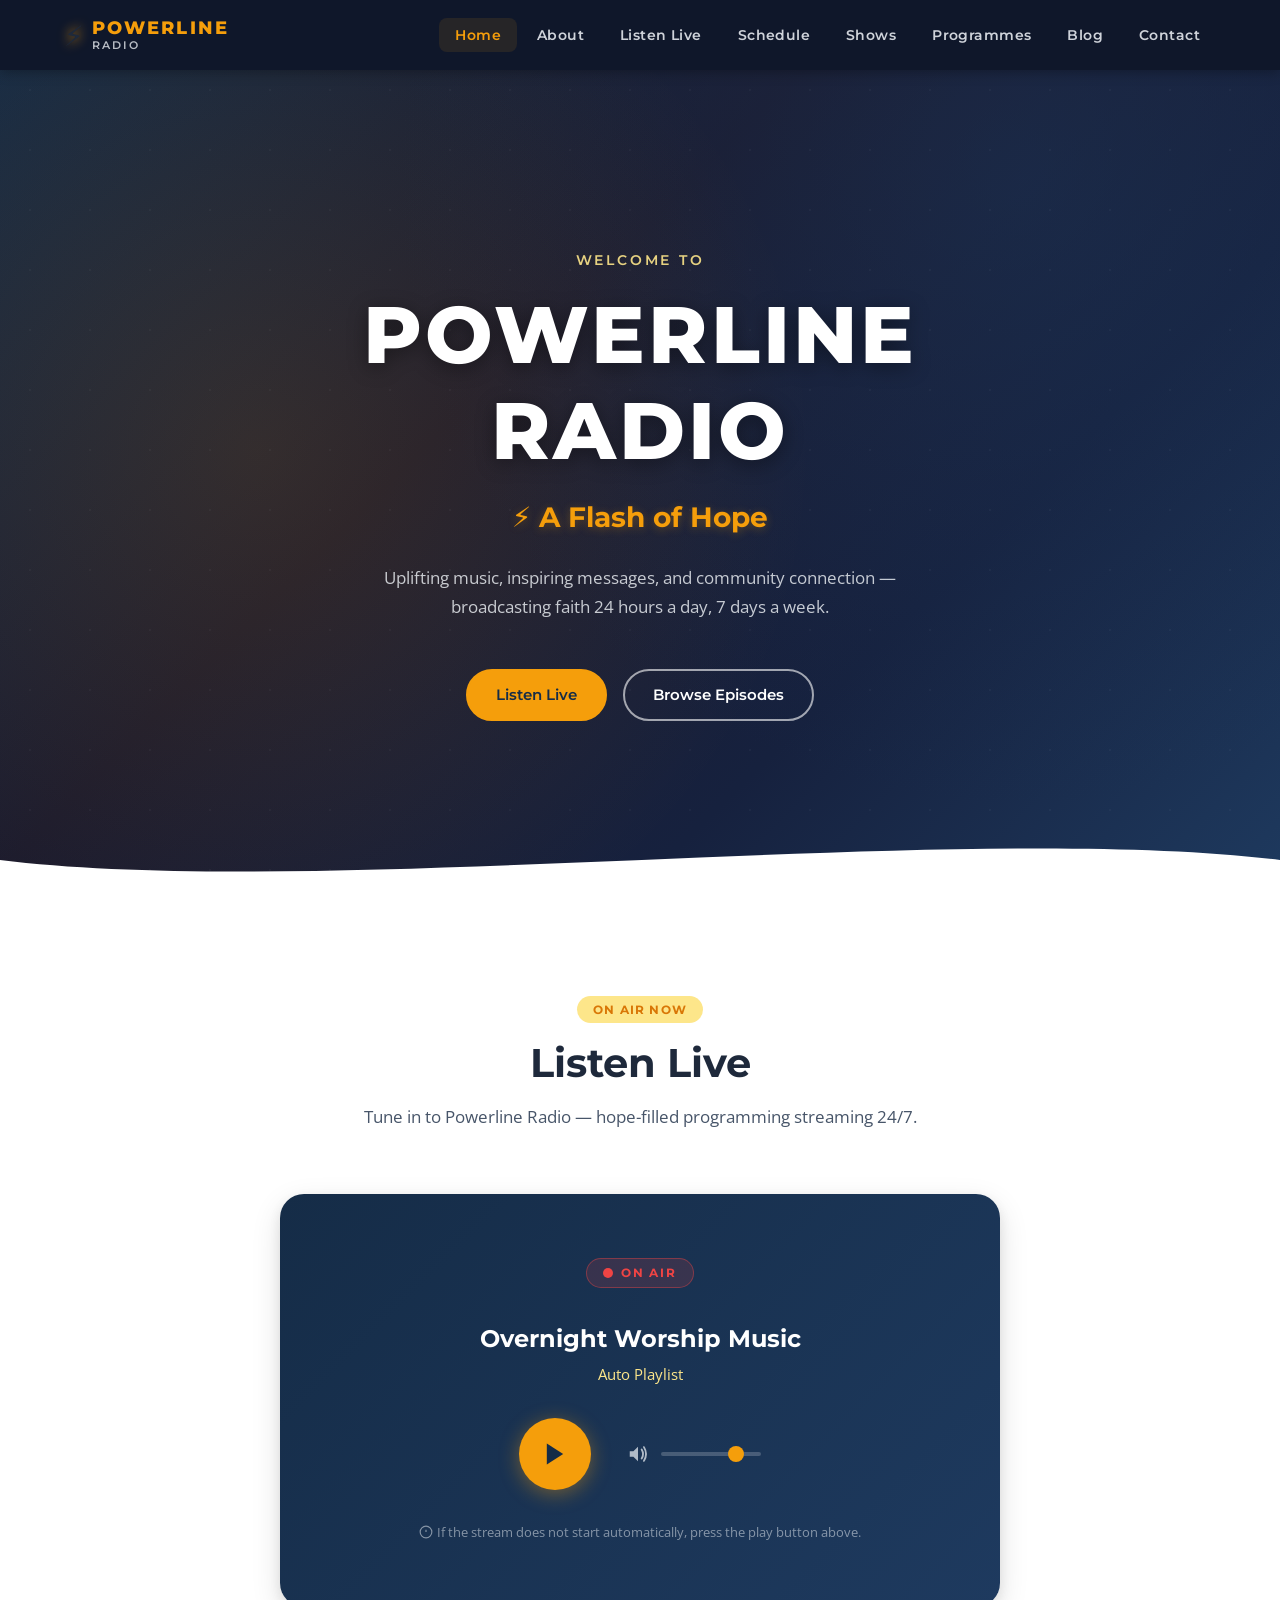
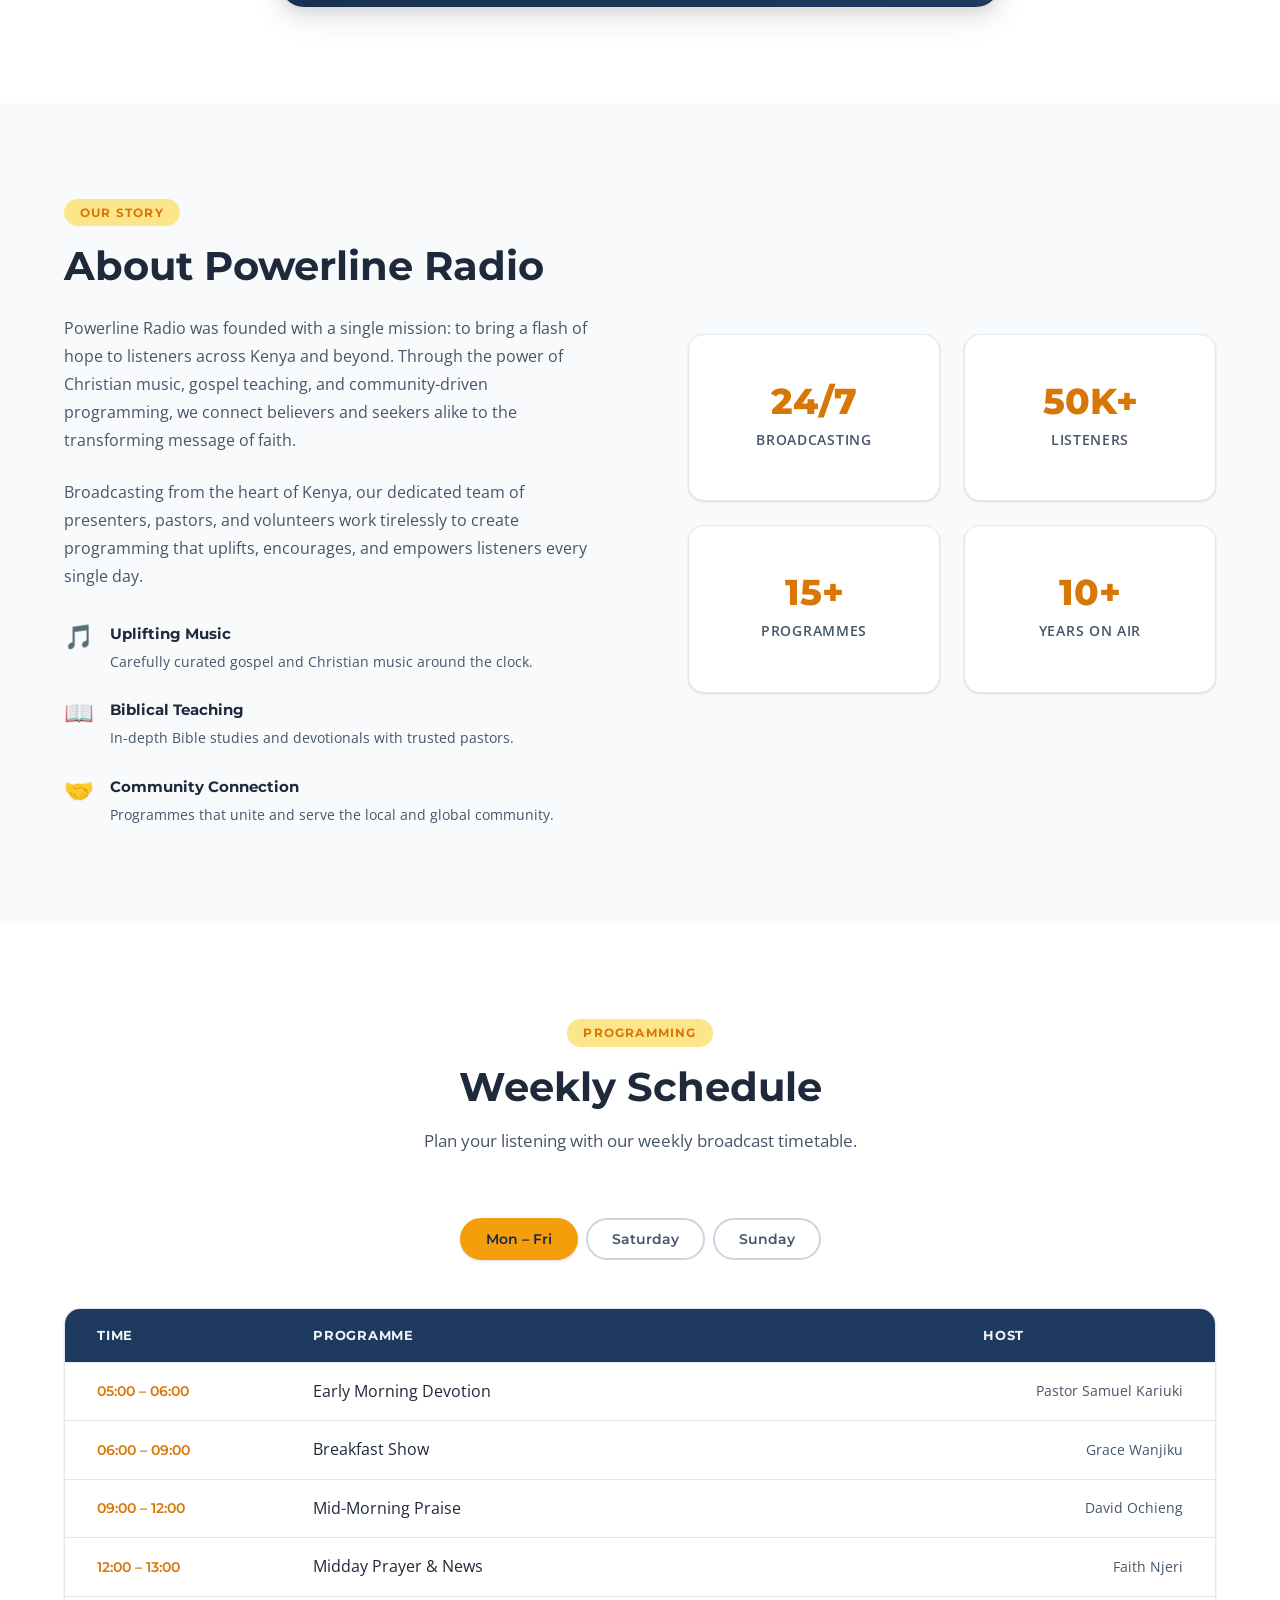
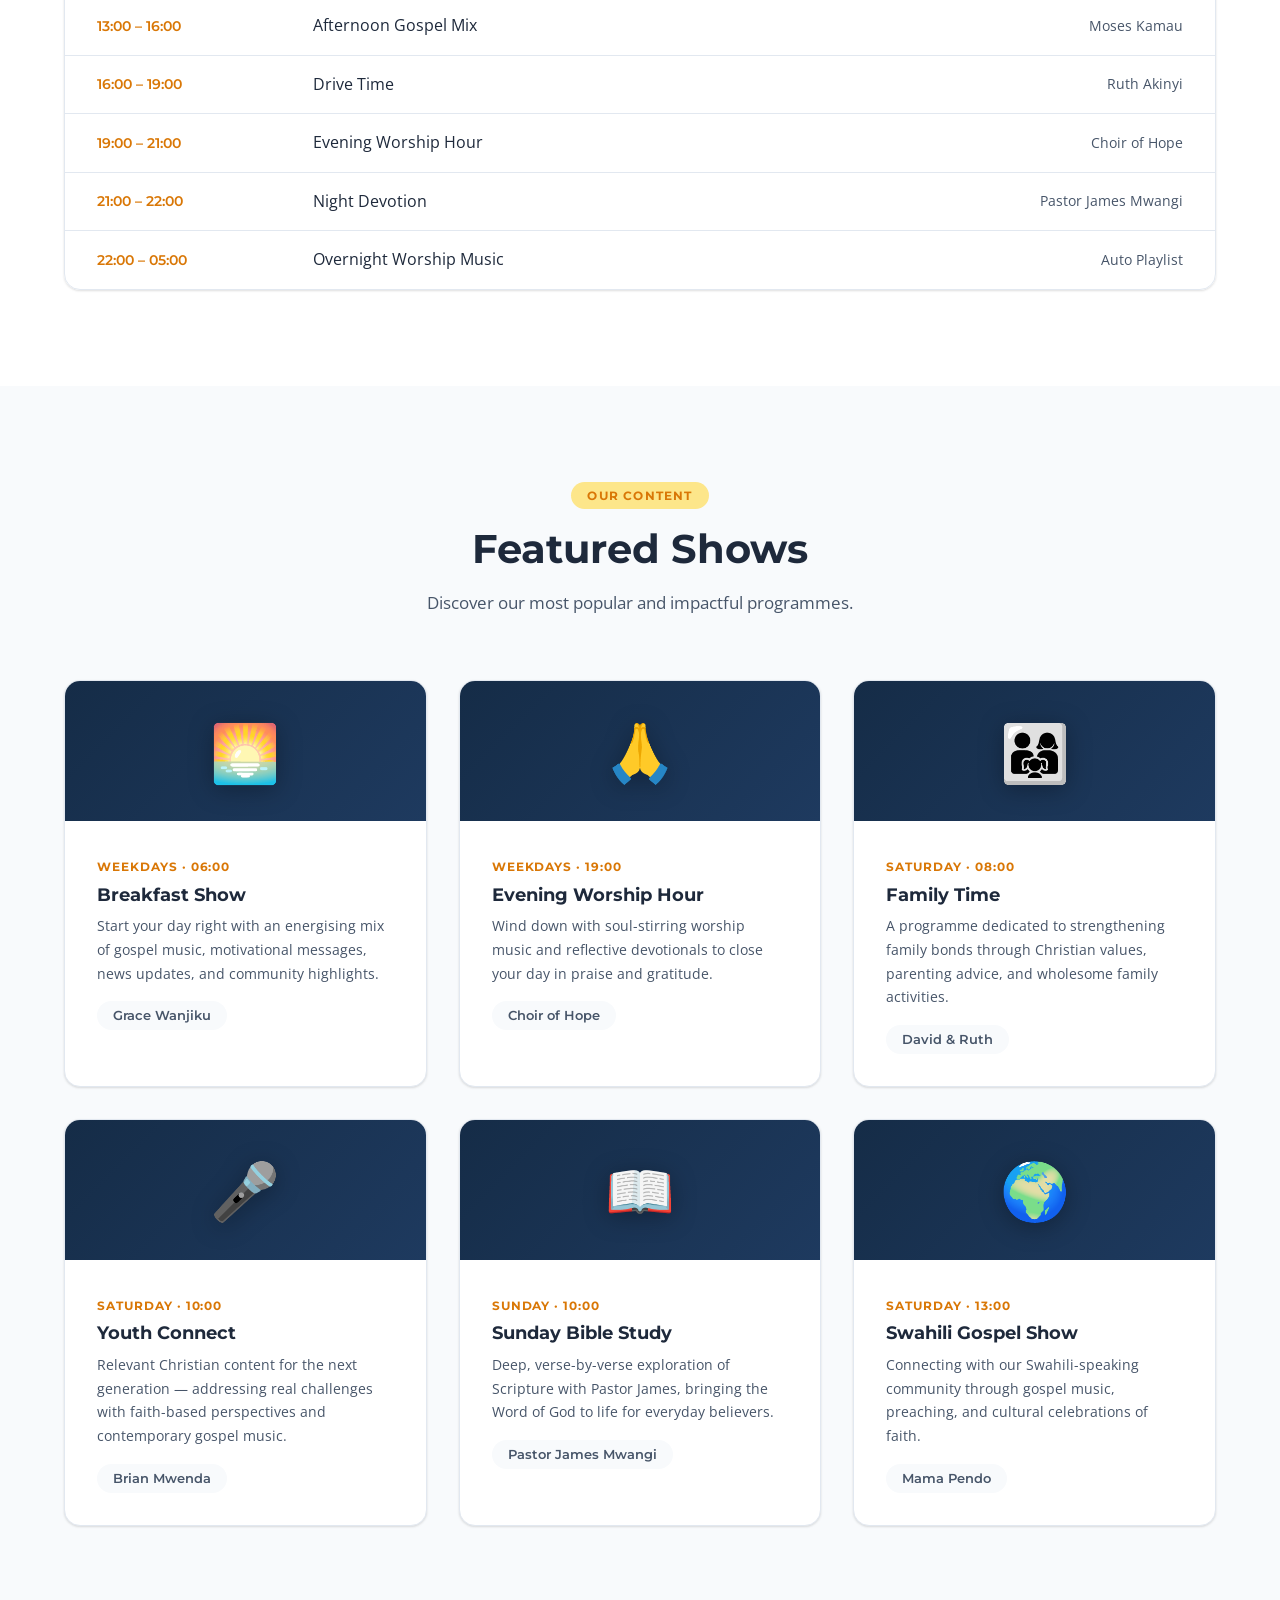
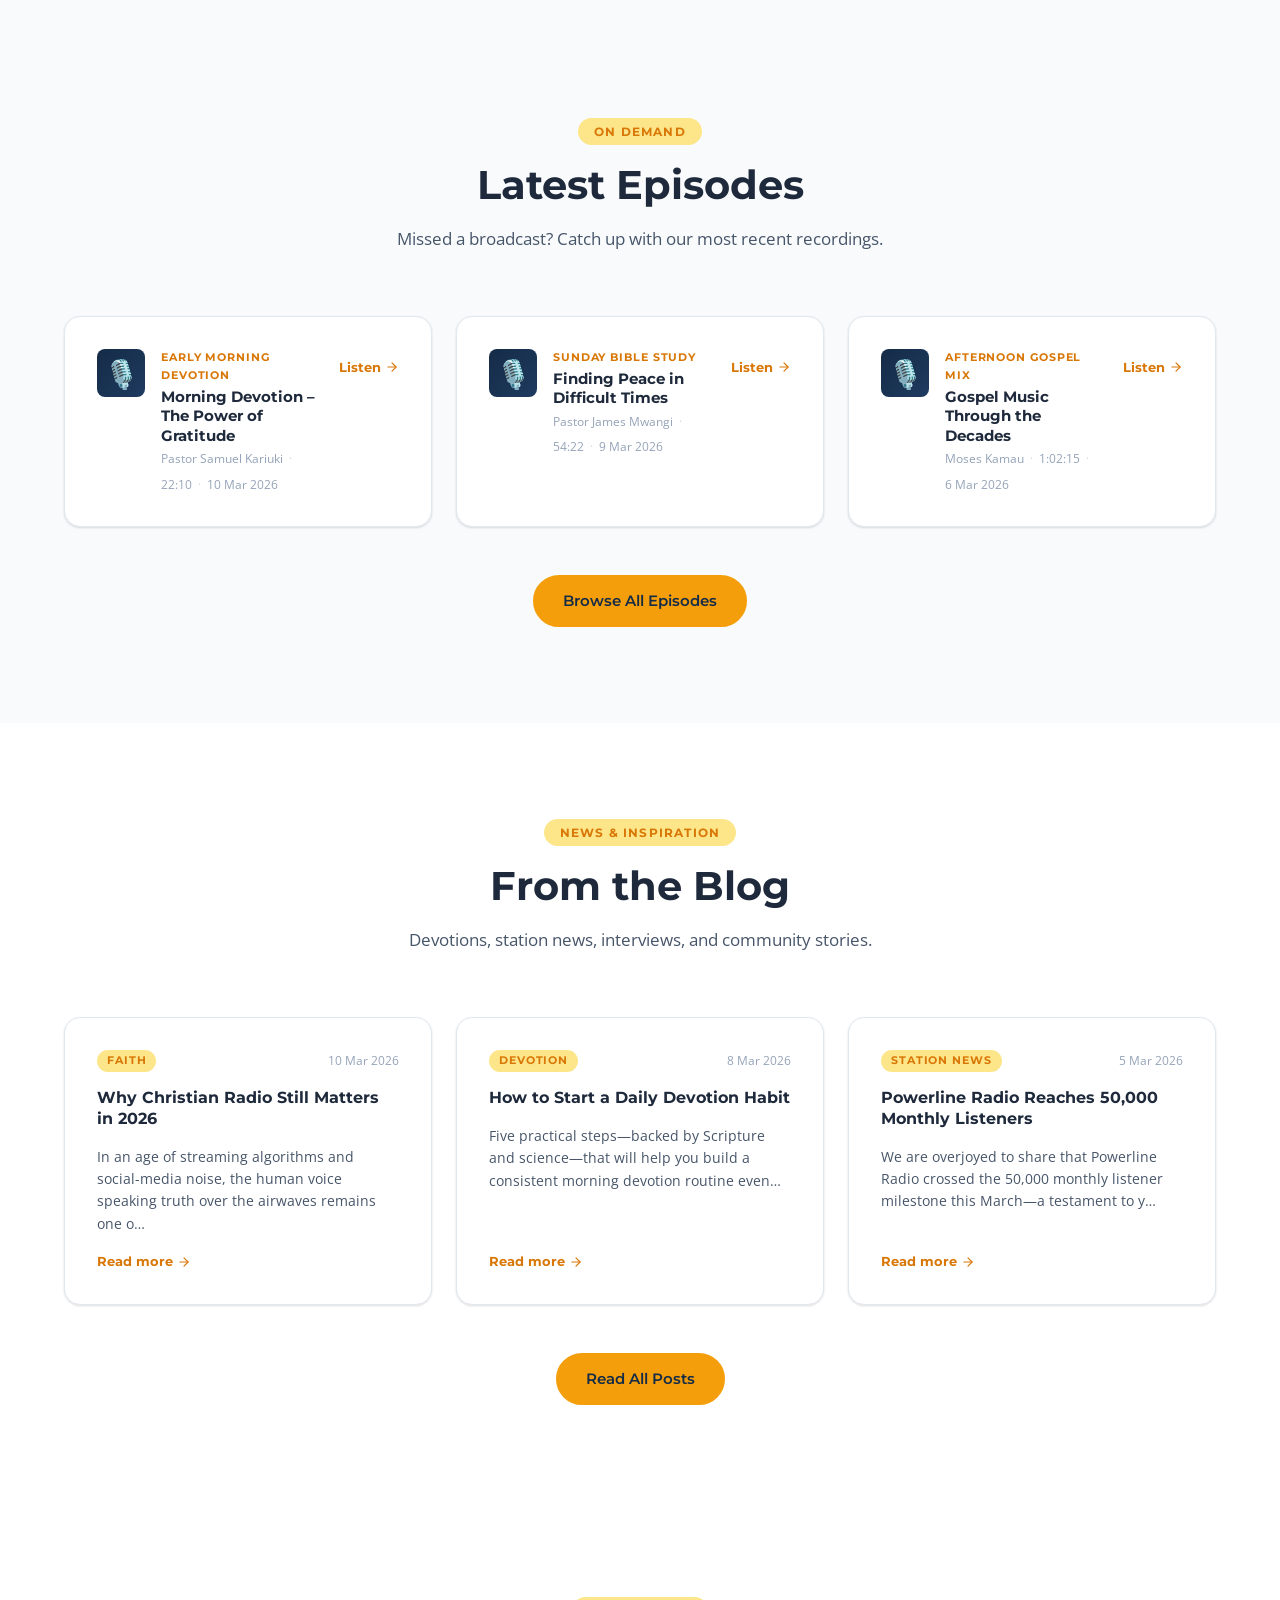
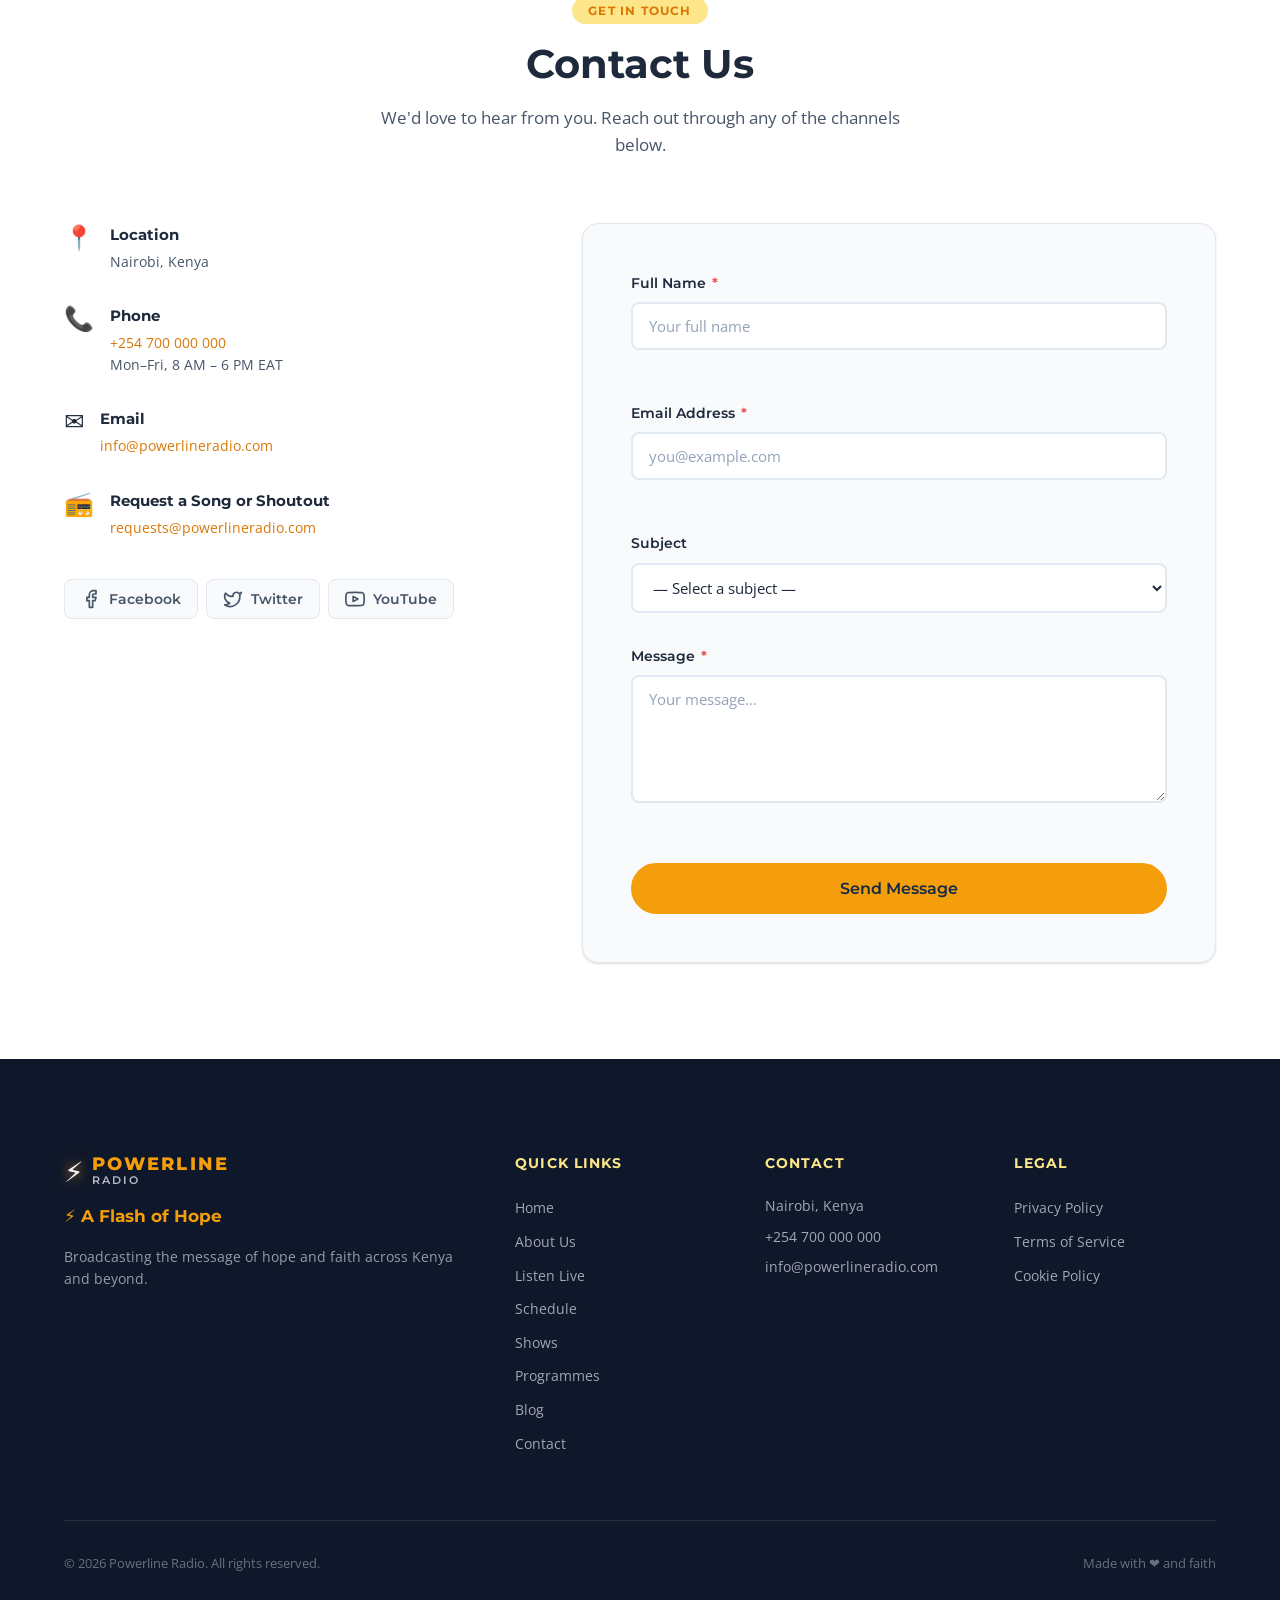
==== commit 67db0507: "Add audio programmes page, blog page, shared data store, and homepage preview sections Co-authored-b" ====
--- a/index.html
+++ b/index.html
@@ -35,6 +35,8 @@
         <li><a href="#listen" class="nav-link">Listen Live</a></li>
         <li><a href="#schedule" class="nav-link">Schedule</a></li>
         <li><a href="#shows" class="nav-link">Shows</a></li>
+        <li><a href="programmes.html" class="nav-link">Programmes</a></li>
+        <li><a href="blog.html" class="nav-link">Blog</a></li>
         <li><a href="#contact" class="nav-link">Contact</a></li>
       </ul>
     </nav>
@@ -53,7 +55,7 @@
       </p>
       <div class="hero-cta">
         <a href="#listen" class="btn btn-primary">Listen Live</a>
-        <a href="#schedule" class="btn btn-outline">View Schedule</a>
+        <a href="programmes.html" class="btn btn-outline">Browse Episodes</a>
       </div>
     </div>
     <div class="hero-wave">
@@ -434,6 +436,40 @@
     </div>
   </section>
 
+  <!-- ======== LATEST EPISODES ======== -->
+  <section class="latest-episodes-section" id="latest-episodes" aria-labelledby="latest-ep-heading">
+    <div class="container">
+      <div class="section-header">
+        <span class="section-badge">On Demand</span>
+        <h2 id="latest-ep-heading" class="section-title">Latest Episodes</h2>
+        <p class="section-subtitle">Missed a broadcast? Catch up with our most recent recordings.</p>
+      </div>
+      <div class="latest-episodes-grid" id="latest-episodes-grid">
+        <!-- Populated by index-previews.js -->
+      </div>
+      <div class="section-cta">
+        <a href="programmes.html" class="btn btn-primary">Browse All Episodes</a>
+      </div>
+    </div>
+  </section>
+
+  <!-- ======== LATEST BLOG POSTS ======== -->
+  <section class="latest-posts-section" id="latest-posts" aria-labelledby="latest-posts-heading">
+    <div class="container">
+      <div class="section-header">
+        <span class="section-badge">News &amp; Inspiration</span>
+        <h2 id="latest-posts-heading" class="section-title">From the Blog</h2>
+        <p class="section-subtitle">Devotions, station news, interviews, and community stories.</p>
+      </div>
+      <div class="latest-posts-grid" id="latest-posts-grid">
+        <!-- Populated by index-previews.js -->
+      </div>
+      <div class="section-cta">
+        <a href="blog.html" class="btn btn-primary">Read All Posts</a>
+      </div>
+    </div>
+  </section>
+
   <!-- ======== CONTACT ======== -->
   <section class="contact-section" id="contact" aria-labelledby="contact-heading">
     <div class="container">
@@ -553,6 +589,8 @@
             <li><a href="#listen">Listen Live</a></li>
             <li><a href="#schedule">Schedule</a></li>
             <li><a href="#shows">Shows</a></li>
+            <li><a href="programmes.html">Programmes</a></li>
+            <li><a href="blog.html">Blog</a></li>
             <li><a href="#contact">Contact</a></li>
           </ul>
         </nav>
@@ -583,6 +621,8 @@
     </div>
   </footer>
 
+  <script src="data.js"></script>
+  <script src="index-previews.js"></script>
   <script src="script.js"></script>
 </body>
 </html>
--- a/styles.css
+++ b/styles.css
@@ -75,6 +75,21 @@
 html {
   scroll-behavior: smooth;
   font-size: 16px;
+}
+
+@media (prefers-reduced-motion: reduce) {
+  html {
+    scroll-behavior: auto;
+  }
+
+  *,
+  *::before,
+  *::after {
+    animation-duration: 0.01ms !important;
+    animation-iteration-count: 1 !important;
+    transition-duration: 0.01ms !important;
+    scroll-behavior: auto !important;
+  }
 }
 
 body {
@@ -1352,3 +1367,993 @@
     text-shadow: none;
   }
 }
+
+/* ============================================================
+   VISUALLY HIDDEN (screen-reader only)
+   ============================================================ */
+.visually-hidden {
+  position: absolute;
+  width: 1px;
+  height: 1px;
+  padding: 0;
+  margin: -1px;
+  overflow: hidden;
+  clip: rect(0,0,0,0);
+  white-space: nowrap;
+  border: 0;
+}
+
+/* ============================================================
+   INNER-PAGE LAYOUT (programmes.html / blog.html)
+   ============================================================ */
+body.inner-page {
+  padding-top: 0;
+}
+
+/* ---- Page hero banner ---- */
+.page-hero {
+  position: relative;
+  background: linear-gradient(135deg, var(--color-secondary-dark) 0%, #1a1a2e 60%, var(--color-secondary) 100%);
+  padding: calc(var(--header-height) + var(--space-3xl)) var(--space-lg) var(--space-3xl);
+  overflow: hidden;
+  text-align: center;
+}
+
+.page-hero::before {
+  content: '';
+  position: absolute;
+  inset: 0;
+  background: radial-gradient(circle at 20% 50%, rgba(245,158,11,.10) 0%, transparent 60%);
+  pointer-events: none;
+}
+
+.page-hero-overlay {
+  position: absolute;
+  inset: 0;
+  background: url("data:image/svg+xml,%3Csvg xmlns='http://www.w3.org/2000/svg' width='60' height='60'%3E%3Ccircle cx='30' cy='30' r='1' fill='rgba(255,255,255,0.04)'/%3E%3C/svg%3E");
+  pointer-events: none;
+}
+
+.page-hero-content {
+  position: relative;
+  z-index: 1;
+}
+
+.page-hero-title {
+  font-size: clamp(1.75rem, 5vw, 3rem);
+  font-weight: 800;
+  color: #fff;
+  margin-bottom: var(--space-md);
+}
+
+.page-hero-subtitle {
+  font-size: 1.0625rem;
+  color: rgba(241,245,249,.75);
+  max-width: 560px;
+  margin: 0 auto;
+}
+
+/* ---- nav brand link ---- */
+.nav-brand-link {
+  display: flex;
+  align-items: center;
+  gap: var(--space-sm);
+  text-decoration: none;
+}
+
+/* ============================================================
+   FILTER BAR (shared programmes + blog)
+   ============================================================ */
+.filter-bar {
+  display: flex;
+  align-items: center;
+  gap: var(--space-md);
+  padding: var(--space-xl) 0;
+  flex-wrap: wrap;
+  border-bottom: 1px solid var(--border-light);
+  margin-bottom: var(--space-xl);
+}
+
+.filter-label {
+  font-family: var(--font-heading);
+  font-size: 0.8125rem;
+  font-weight: 700;
+  text-transform: uppercase;
+  letter-spacing: 0.08em;
+  color: var(--text-secondary);
+  white-space: nowrap;
+}
+
+.filter-btns {
+  display: flex;
+  gap: var(--space-sm);
+  flex-wrap: wrap;
+  flex: 1;
+}
+
+.filter-btn {
+  font-family: var(--font-heading);
+  font-size: 0.8125rem;
+  font-weight: 600;
+  padding: 0.4rem 1rem;
+  border: 1.5px solid var(--border-color);
+  border-radius: var(--radius-full);
+  background: transparent;
+  color: var(--text-secondary);
+  cursor: pointer;
+  transition: all var(--transition-fast);
+  white-space: nowrap;
+}
+
+.filter-btn:hover,
+.filter-btn.active {
+  background: var(--color-primary);
+  border-color: var(--color-primary);
+  color: var(--color-secondary-dark);
+}
+
+.filter-search {
+  flex-shrink: 0;
+}
+
+.search-input {
+  padding: 0.5rem var(--space-md);
+  border: 1.5px solid var(--border-light);
+  border-radius: var(--radius-full);
+  font-family: var(--font-body);
+  font-size: 0.9rem;
+  color: var(--text-primary);
+  background: var(--bg-secondary);
+  outline: none;
+  width: 220px;
+  transition: border-color var(--transition-fast), box-shadow var(--transition-fast);
+}
+
+.search-input:focus {
+  border-color: var(--color-primary);
+  box-shadow: 0 0 0 3px rgba(245,158,11,.15);
+}
+
+.results-count {
+  font-size: 0.875rem;
+  color: var(--text-muted);
+  margin-bottom: var(--space-xl);
+  min-height: 1.2em;
+}
+
+/* ---- Empty state ---- */
+.empty-state {
+  text-align: center;
+  padding: var(--space-4xl) var(--space-xl);
+  color: var(--text-secondary);
+}
+
+.empty-icon {
+  display: block;
+  font-size: 3rem;
+  margin-bottom: var(--space-md);
+}
+
+/* ============================================================
+   EPISODE CARDS (programmes.html)
+   ============================================================ */
+.programmes-main {
+  padding: var(--space-3xl) 0 var(--space-4xl);
+  min-height: 60vh;
+}
+
+.episode-grid {
+  display: grid;
+  grid-template-columns: repeat(auto-fill, minmax(340px, 1fr));
+  gap: var(--space-xl);
+}
+
+.episode-card {
+  background: var(--bg-card);
+  border: 1px solid var(--border-light);
+  border-radius: var(--radius-lg);
+  padding: var(--space-xl);
+  display: flex;
+  flex-direction: column;
+  gap: var(--space-md);
+  box-shadow: var(--shadow-sm);
+  transition: transform var(--transition-normal), box-shadow var(--transition-normal);
+}
+
+.episode-card:hover {
+  transform: translateY(-4px);
+  box-shadow: var(--shadow-md);
+}
+
+.card-animate {
+  animation: fadeInUp 0.4s ease both;
+}
+
+.episode-card-header {
+  display: flex;
+  align-items: center;
+  justify-content: space-between;
+  gap: var(--space-sm);
+  flex-wrap: wrap;
+}
+
+.episode-meta-top {
+  display: flex;
+  gap: var(--space-sm);
+  align-items: center;
+  flex-wrap: wrap;
+}
+
+.episode-category-badge {
+  font-family: var(--font-heading);
+  font-size: 0.7rem;
+  font-weight: 700;
+  text-transform: uppercase;
+  letter-spacing: 0.08em;
+  background: var(--color-primary-light);
+  color: var(--color-primary-dark);
+  padding: 2px 10px;
+  border-radius: var(--radius-full);
+}
+
+.featured-badge {
+  font-family: var(--font-heading);
+  font-size: 0.7rem;
+  font-weight: 700;
+  text-transform: uppercase;
+  letter-spacing: 0.06em;
+  background: rgba(245,158,11,.12);
+  color: var(--color-primary-dark);
+  padding: 2px 10px;
+  border-radius: var(--radius-full);
+}
+
+.episode-duration {
+  display: flex;
+  align-items: center;
+  gap: 4px;
+  font-size: 0.8125rem;
+  color: var(--text-muted);
+  white-space: nowrap;
+}
+
+.episode-card-body {
+  flex: 1;
+}
+
+.episode-show-name {
+  font-family: var(--font-heading);
+  font-size: 0.75rem;
+  font-weight: 700;
+  text-transform: uppercase;
+  letter-spacing: 0.08em;
+  color: var(--color-primary-dark);
+  margin-bottom: var(--space-xs);
+}
+
+.episode-title {
+  font-size: 1.0625rem;
+  font-weight: 700;
+  color: var(--text-primary);
+  margin-bottom: var(--space-sm);
+  line-height: 1.3;
+}
+
+.episode-description {
+  font-size: 0.875rem;
+  color: var(--text-secondary);
+  line-height: 1.65;
+  display: -webkit-box;
+  -webkit-line-clamp: 3;
+  -webkit-box-orient: vertical;
+  overflow: hidden;
+}
+
+.episode-card-footer {
+  display: flex;
+  align-items: center;
+  justify-content: space-between;
+  gap: var(--space-md);
+  flex-wrap: wrap;
+  border-top: 1px solid var(--border-light);
+  padding-top: var(--space-md);
+}
+
+.episode-host-date {
+  display: flex;
+  flex-direction: column;
+  gap: 2px;
+}
+
+.episode-host {
+  display: flex;
+  align-items: center;
+  gap: 4px;
+  font-size: 0.8125rem;
+  font-weight: 600;
+  color: var(--text-secondary);
+}
+
+.episode-date {
+  font-size: 0.75rem;
+  color: var(--text-muted);
+}
+
+.episode-play-btn {
+  display: inline-flex;
+  align-items: center;
+  gap: var(--space-sm);
+  font-family: var(--font-heading);
+  font-size: 0.875rem;
+  font-weight: 700;
+  background: var(--color-primary);
+  color: var(--color-secondary-dark);
+  border: none;
+  border-radius: var(--radius-full);
+  padding: 0.5rem 1.25rem;
+  cursor: pointer;
+  transition: background var(--transition-fast), transform var(--transition-fast);
+  white-space: nowrap;
+}
+
+.episode-play-btn:hover {
+  background: var(--color-primary-dark);
+  color: #fff;
+  transform: scale(1.04);
+}
+
+.episode-play-btn.playing {
+  background: var(--color-secondary);
+  color: var(--color-primary);
+}
+
+/* ============================================================
+   STICKY MINI PLAYER
+   ============================================================ */
+.mini-player {
+  position: fixed;
+  bottom: 0;
+  left: 0;
+  right: 0;
+  background: var(--color-secondary-dark);
+  color: var(--text-on-dark);
+  z-index: 2000;
+  box-shadow: 0 -4px 20px rgba(0,0,0,.25);
+  padding: var(--space-sm) 0;
+}
+
+.mini-player-inner {
+  display: flex;
+  align-items: center;
+  gap: var(--space-lg);
+  flex-wrap: wrap;
+}
+
+.mini-player-info {
+  flex: 1;
+  min-width: 0;
+}
+
+.mini-player-title {
+  display: block;
+  font-family: var(--font-heading);
+  font-size: 0.875rem;
+  font-weight: 700;
+  color: #fff;
+  white-space: nowrap;
+  overflow: hidden;
+  text-overflow: ellipsis;
+}
+
+.mini-player-show {
+  display: block;
+  font-size: 0.75rem;
+  color: var(--color-primary-light);
+  white-space: nowrap;
+  overflow: hidden;
+  text-overflow: ellipsis;
+}
+
+.mini-player-controls {
+  display: flex;
+  align-items: center;
+  gap: var(--space-md);
+}
+
+.mini-play-btn,
+.mini-rewind-btn,
+.mini-forward-btn {
+  background: transparent;
+  border: none;
+  color: #fff;
+  cursor: pointer;
+  padding: var(--space-xs);
+  display: flex;
+  align-items: center;
+  transition: color var(--transition-fast);
+}
+
+.mini-play-btn {
+  background: var(--color-primary);
+  color: var(--color-secondary-dark);
+  border-radius: 50%;
+  width: 40px;
+  height: 40px;
+  justify-content: center;
+}
+
+.mini-play-btn:hover { background: var(--color-primary-dark); color: #fff; }
+.mini-rewind-btn:hover, .mini-forward-btn:hover { color: var(--color-primary); }
+
+.mini-player-progress {
+  display: flex;
+  align-items: center;
+  gap: var(--space-sm);
+  flex: 1;
+  min-width: 200px;
+}
+
+.mini-time-current,
+.mini-time-duration {
+  font-size: 0.75rem;
+  color: rgba(241,245,249,.6);
+  white-space: nowrap;
+  font-variant-numeric: tabular-nums;
+}
+
+.mini-progress-bar {
+  -webkit-appearance: none;
+  appearance: none;
+  flex: 1;
+  height: 4px;
+  border-radius: var(--radius-full);
+  background: rgba(255,255,255,.2);
+  cursor: pointer;
+  outline: none;
+}
+
+.mini-progress-bar::-webkit-slider-thumb {
+  -webkit-appearance: none;
+  appearance: none;
+  width: 14px;
+  height: 14px;
+  border-radius: 50%;
+  background: var(--color-primary);
+  cursor: pointer;
+}
+
+.mini-progress-bar::-moz-range-thumb {
+  width: 14px;
+  height: 14px;
+  border-radius: 50%;
+  background: var(--color-primary);
+  cursor: pointer;
+  border: none;
+}
+
+.mini-close-btn {
+  background: transparent;
+  border: none;
+  color: rgba(241,245,249,.5);
+  font-size: 1rem;
+  cursor: pointer;
+  padding: var(--space-xs);
+  transition: color var(--transition-fast);
+  flex-shrink: 0;
+}
+
+.mini-close-btn:hover { color: var(--color-accent); }
+
+/* ============================================================
+   BLOG CARDS (blog.html)
+   ============================================================ */
+.blog-main {
+  padding: var(--space-3xl) 0 var(--space-4xl);
+  min-height: 60vh;
+}
+
+/* Featured post */
+.featured-post-card {
+  background: linear-gradient(135deg, var(--color-secondary-dark), var(--color-secondary));
+  border-radius: var(--radius-xl);
+  padding: var(--space-3xl);
+  margin-bottom: var(--space-2xl);
+  color: var(--text-on-dark);
+  box-shadow: var(--shadow-lg);
+  animation: fadeInUp 0.5s ease both;
+}
+
+.featured-post-header {
+  display: flex;
+  align-items: center;
+  gap: var(--space-sm);
+  margin-bottom: var(--space-lg);
+  flex-wrap: wrap;
+}
+
+.featured-post-title {
+  font-size: clamp(1.25rem, 3vw, 1.875rem);
+  color: #fff;
+  margin-bottom: var(--space-md);
+  line-height: 1.25;
+}
+
+.featured-post-excerpt {
+  font-size: 1.0625rem;
+  color: rgba(241,245,249,.8);
+  max-width: 700px;
+  margin-bottom: var(--space-xl);
+  line-height: 1.7;
+}
+
+/* Post grid */
+.blog-grid {
+  display: grid;
+  grid-template-columns: repeat(auto-fill, minmax(320px, 1fr));
+  gap: var(--space-xl);
+  margin-bottom: var(--space-2xl);
+}
+
+.post-card {
+  background: var(--bg-card);
+  border: 1px solid var(--border-light);
+  border-radius: var(--radius-lg);
+  padding: var(--space-xl);
+  display: flex;
+  flex-direction: column;
+  gap: var(--space-md);
+  box-shadow: var(--shadow-sm);
+  transition: transform var(--transition-normal), box-shadow var(--transition-normal);
+}
+
+.post-card:hover {
+  transform: translateY(-4px);
+  box-shadow: var(--shadow-md);
+}
+
+.post-card-header {
+  display: flex;
+  align-items: center;
+  justify-content: space-between;
+  gap: var(--space-sm);
+  flex-wrap: wrap;
+}
+
+.post-category-badge {
+  font-family: var(--font-heading);
+  font-size: 0.7rem;
+  font-weight: 700;
+  text-transform: uppercase;
+  letter-spacing: 0.08em;
+  background: var(--color-primary-light);
+  color: var(--color-primary-dark);
+  padding: 2px 10px;
+  border-radius: var(--radius-full);
+}
+
+.post-card-title {
+  font-size: 1.0625rem;
+  font-weight: 700;
+  color: var(--text-primary);
+  line-height: 1.3;
+}
+
+.post-card-excerpt {
+  font-size: 0.875rem;
+  color: var(--text-secondary);
+  line-height: 1.65;
+  flex: 1;
+  display: -webkit-box;
+  -webkit-line-clamp: 4;
+  -webkit-box-orient: vertical;
+  overflow: hidden;
+}
+
+.post-card-footer {
+  display: flex;
+  align-items: center;
+  justify-content: space-between;
+  gap: var(--space-md);
+  flex-wrap: wrap;
+  border-top: 1px solid var(--border-light);
+  padding-top: var(--space-md);
+}
+
+.post-meta,
+.post-author {
+  display: flex;
+  align-items: center;
+  gap: var(--space-xs);
+  font-size: 0.8125rem;
+  color: var(--text-secondary);
+  flex-wrap: wrap;
+}
+
+.post-author-role {
+  font-style: italic;
+  color: var(--text-muted);
+  font-size: 0.75rem;
+}
+
+.post-date {
+  font-size: 0.75rem;
+  color: var(--text-muted);
+}
+
+.read-more-btn {
+  display: inline-flex;
+  align-items: center;
+  gap: 4px;
+  font-family: var(--font-heading);
+  font-size: 0.875rem;
+  font-weight: 700;
+  color: var(--color-primary-dark);
+  background: transparent;
+  border: none;
+  cursor: pointer;
+  padding: 0;
+  transition: color var(--transition-fast), gap var(--transition-fast);
+  white-space: nowrap;
+}
+
+.read-more-btn:hover { color: var(--color-primary); gap: 8px; }
+
+/* Pagination */
+.pagination {
+  display: flex;
+  justify-content: center;
+  gap: var(--space-sm);
+  flex-wrap: wrap;
+  margin-top: var(--space-2xl);
+}
+
+.page-btn {
+  font-family: var(--font-heading);
+  font-size: 0.875rem;
+  font-weight: 600;
+  padding: 0.5rem 1rem;
+  border: 1.5px solid var(--border-color);
+  border-radius: var(--radius-md);
+  background: transparent;
+  color: var(--text-secondary);
+  cursor: pointer;
+  transition: all var(--transition-fast);
+}
+
+.page-btn:hover,
+.page-btn.active { background: var(--color-primary); border-color: var(--color-primary); color: var(--color-secondary-dark); }
+.page-btn:disabled { opacity: 0.35; cursor: not-allowed; }
+
+/* ============================================================
+   POST MODAL
+   ============================================================ */
+.post-modal {
+  position: fixed;
+  inset: 0;
+  z-index: 3000;
+  display: flex;
+  align-items: center;
+  justify-content: center;
+  padding: var(--space-lg);
+}
+
+.post-modal-backdrop {
+  position: absolute;
+  inset: 0;
+  background: rgba(15,23,42,.7);
+  backdrop-filter: blur(4px);
+}
+
+.post-modal-content {
+  position: relative;
+  background: var(--bg-primary);
+  border-radius: var(--radius-xl);
+  max-width: 720px;
+  width: 100%;
+  max-height: 90vh;
+  overflow-y: auto;
+  box-shadow: var(--shadow-lg);
+  padding: var(--space-3xl);
+  animation: fadeInUp 0.3s ease both;
+}
+
+.post-modal-close {
+  position: absolute;
+  top: var(--space-lg);
+  right: var(--space-lg);
+  background: var(--bg-secondary);
+  border: none;
+  border-radius: 50%;
+  width: 36px;
+  height: 36px;
+  font-size: 1rem;
+  cursor: pointer;
+  color: var(--text-secondary);
+  transition: background var(--transition-fast), color var(--transition-fast);
+  display: flex;
+  align-items: center;
+  justify-content: center;
+}
+
+.post-modal-close:hover { background: var(--color-accent); color: #fff; }
+
+.post-modal-category {
+  display: inline-block;
+  font-family: var(--font-heading);
+  font-size: 0.7rem;
+  font-weight: 700;
+  text-transform: uppercase;
+  letter-spacing: 0.1em;
+  background: var(--color-primary-light);
+  color: var(--color-primary-dark);
+  padding: 2px 10px;
+  border-radius: var(--radius-full);
+  margin-bottom: var(--space-md);
+}
+
+.post-modal-title {
+  font-size: clamp(1.25rem, 3vw, 1.75rem);
+  color: var(--text-primary);
+  margin-bottom: var(--space-md);
+  line-height: 1.25;
+}
+
+.post-modal-meta {
+  display: flex;
+  align-items: center;
+  gap: var(--space-md);
+  font-size: 0.875rem;
+  color: var(--text-secondary);
+  margin-bottom: var(--space-2xl);
+  padding-bottom: var(--space-xl);
+  border-bottom: 1px solid var(--border-light);
+  flex-wrap: wrap;
+}
+
+.post-modal-body {
+  font-size: 1rem;
+  color: var(--text-secondary);
+  line-height: 1.8;
+}
+
+.post-modal-body p  { margin-bottom: var(--space-lg); }
+.post-modal-body h2,
+.post-modal-body h3 { font-family: var(--font-heading); color: var(--text-primary); margin: var(--space-xl) 0 var(--space-md); }
+.post-modal-body ul,
+.post-modal-body ol { margin: var(--space-md) 0 var(--space-lg) var(--space-xl); }
+.post-modal-body li { margin-bottom: var(--space-sm); }
+.post-modal-body strong { color: var(--text-primary); }
+.post-modal-body em    { font-style: italic; }
+
+.post-modal-tags {
+  display: flex;
+  gap: var(--space-sm);
+  flex-wrap: wrap;
+  margin-top: var(--space-xl);
+  padding-top: var(--space-xl);
+  border-top: 1px solid var(--border-light);
+}
+
+.post-tag {
+  font-family: var(--font-heading);
+  font-size: 0.75rem;
+  font-weight: 600;
+  color: var(--text-secondary);
+  background: var(--bg-secondary);
+  border: 1px solid var(--border-light);
+  padding: 2px 10px;
+  border-radius: var(--radius-full);
+}
+
+/* ============================================================
+   HOMEPAGE LATEST EPISODES & POSTS PREVIEW SECTIONS
+   ============================================================ */
+.latest-episodes-section {
+  padding: var(--space-4xl) 0;
+  background: var(--bg-secondary);
+}
+
+.latest-episodes-grid {
+  display: grid;
+  grid-template-columns: repeat(auto-fill, minmax(300px, 1fr));
+  gap: var(--space-lg);
+  margin-bottom: var(--space-2xl);
+}
+
+.latest-ep-card {
+  background: var(--bg-card);
+  border: 1px solid var(--border-light);
+  border-radius: var(--radius-lg);
+  padding: var(--space-xl);
+  display: flex;
+  align-items: flex-start;
+  gap: var(--space-md);
+  box-shadow: var(--shadow-sm);
+  transition: transform var(--transition-normal), box-shadow var(--transition-normal);
+}
+
+.latest-ep-card:hover {
+  transform: translateY(-3px);
+  box-shadow: var(--shadow-md);
+}
+
+.latest-ep-icon {
+  font-size: 1.75rem;
+  flex-shrink: 0;
+  line-height: 1;
+  background: linear-gradient(135deg, var(--color-secondary-dark), var(--color-secondary));
+  width: 48px;
+  height: 48px;
+  border-radius: var(--radius-md);
+  display: flex;
+  align-items: center;
+  justify-content: center;
+}
+
+.latest-ep-body {
+  flex: 1;
+  min-width: 0;
+}
+
+.latest-ep-show {
+  font-family: var(--font-heading);
+  font-size: 0.7rem;
+  font-weight: 700;
+  text-transform: uppercase;
+  letter-spacing: 0.08em;
+  color: var(--color-primary-dark);
+  margin-bottom: 2px;
+}
+
+.latest-ep-title {
+  font-size: 0.9375rem;
+  font-weight: 700;
+  color: var(--text-primary);
+  margin-bottom: var(--space-xs);
+  line-height: 1.3;
+}
+
+.latest-ep-meta {
+  font-size: 0.75rem;
+  color: var(--text-muted);
+  display: flex;
+  gap: 6px;
+  flex-wrap: wrap;
+}
+
+.latest-ep-meta .sep { color: var(--border-color); }
+
+.latest-ep-link {
+  display: inline-flex;
+  align-items: center;
+  gap: 4px;
+  font-family: var(--font-heading);
+  font-size: 0.8125rem;
+  font-weight: 700;
+  color: var(--color-primary-dark);
+  margin-top: var(--space-sm);
+  transition: gap var(--transition-fast), color var(--transition-fast);
+  text-decoration: none;
+}
+
+.latest-ep-link:hover { color: var(--color-primary); gap: 8px; }
+
+/* Latest posts section */
+.latest-posts-section {
+  padding: var(--space-4xl) 0;
+  background: var(--bg-primary);
+}
+
+.latest-posts-grid {
+  display: grid;
+  grid-template-columns: repeat(auto-fill, minmax(300px, 1fr));
+  gap: var(--space-lg);
+  margin-bottom: var(--space-2xl);
+}
+
+.latest-post-card {
+  background: var(--bg-card);
+  border: 1px solid var(--border-light);
+  border-radius: var(--radius-lg);
+  padding: var(--space-xl);
+  display: flex;
+  flex-direction: column;
+  gap: var(--space-md);
+  box-shadow: var(--shadow-sm);
+  transition: transform var(--transition-normal), box-shadow var(--transition-normal);
+}
+
+.latest-post-card:hover {
+  transform: translateY(-3px);
+  box-shadow: var(--shadow-md);
+}
+
+.latest-post-header {
+  display: flex;
+  align-items: center;
+  justify-content: space-between;
+  gap: var(--space-sm);
+  flex-wrap: wrap;
+}
+
+.latest-post-date {
+  font-size: 0.75rem;
+  color: var(--text-muted);
+}
+
+.latest-post-title {
+  font-size: 1rem;
+  font-weight: 700;
+  color: var(--text-primary);
+  line-height: 1.3;
+}
+
+.latest-post-excerpt {
+  font-size: 0.875rem;
+  color: var(--text-secondary);
+  line-height: 1.6;
+  flex: 1;
+}
+
+.latest-post-link {
+  display: inline-flex;
+  align-items: center;
+  gap: 4px;
+  font-family: var(--font-heading);
+  font-size: 0.8125rem;
+  font-weight: 700;
+  color: var(--color-primary-dark);
+  text-decoration: none;
+  transition: gap var(--transition-fast), color var(--transition-fast);
+  align-self: flex-start;
+}
+
+.latest-post-link:hover { color: var(--color-primary); gap: 8px; }
+
+/* Section-level CTA */
+.section-cta {
+  text-align: center;
+  margin-top: var(--space-xl);
+}
+
+/* ============================================================
+   RESPONSIVE – INNER PAGES + NEW SECTIONS (≤ 960px)
+   ============================================================ */
+@media (max-width: 960px) {
+  .mini-player-progress { display: none; }
+
+  .featured-post-card {
+    padding: var(--space-2xl);
+  }
+}
+
+@media (max-width: 640px) {
+  .filter-bar {
+    flex-direction: column;
+    align-items: flex-start;
+  }
+
+  .search-input { width: 100%; }
+
+  .episode-grid,
+  .blog-grid,
+  .latest-episodes-grid,
+  .latest-posts-grid {
+    grid-template-columns: 1fr;
+  }
+
+  .post-modal-content {
+    padding: var(--space-xl) var(--space-lg);
+    max-height: 95vh;
+  }
+
+  .mini-player-inner {
+    gap: var(--space-sm);
+  }
+
+  .mini-rewind-btn,
+  .mini-forward-btn {
+    display: none;
+  }
+}
+
